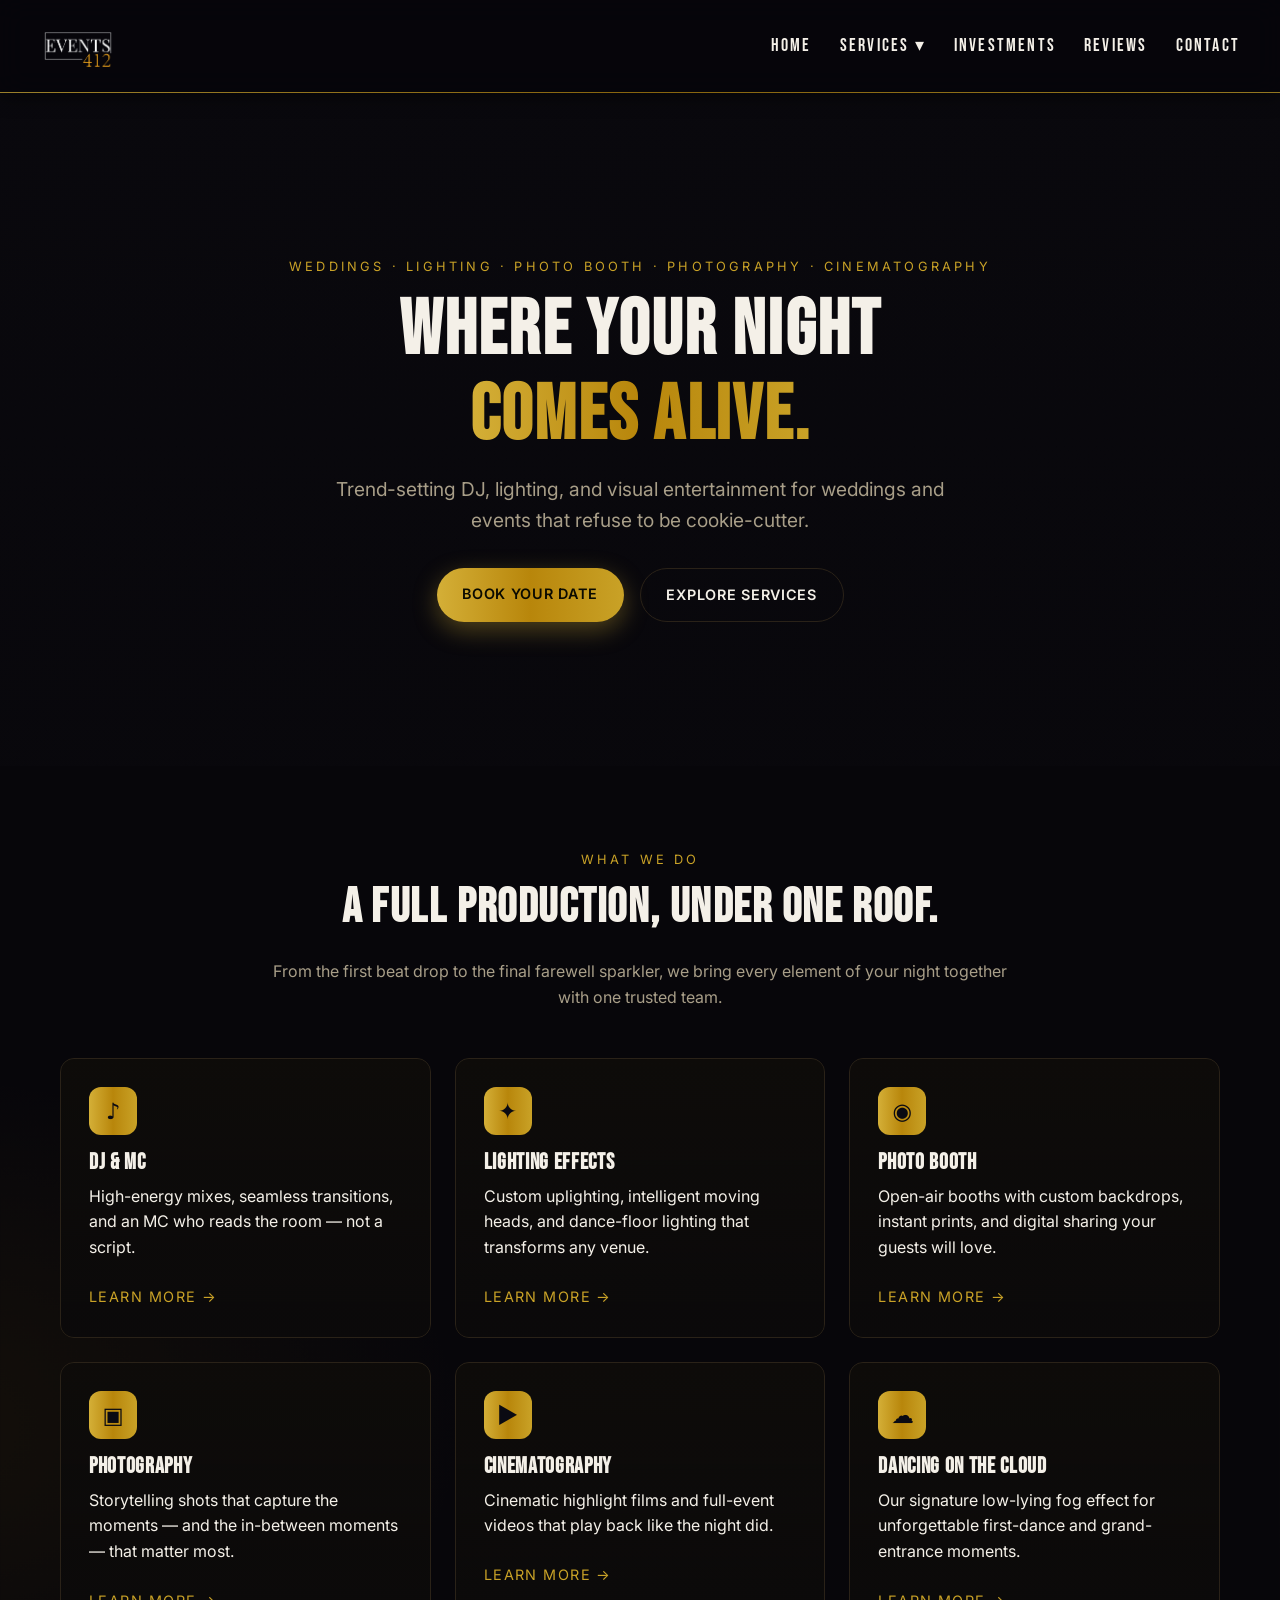
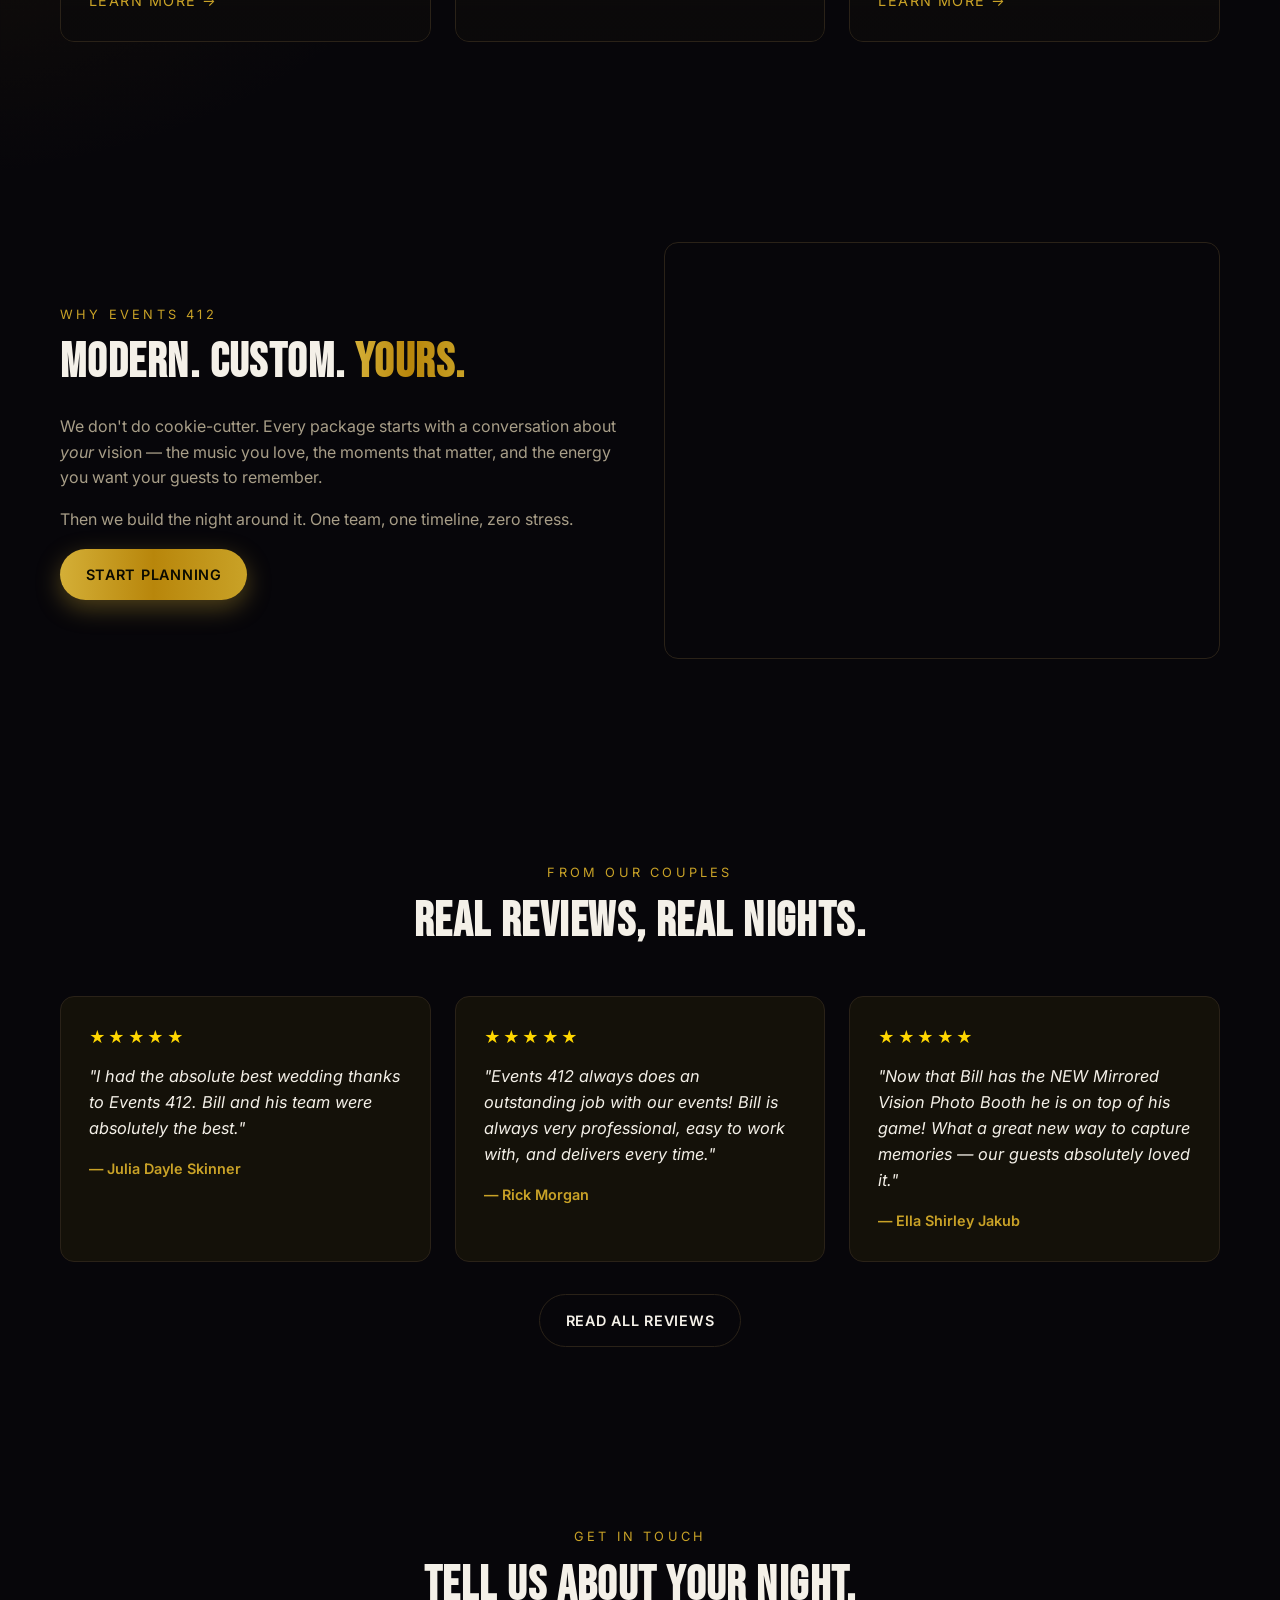
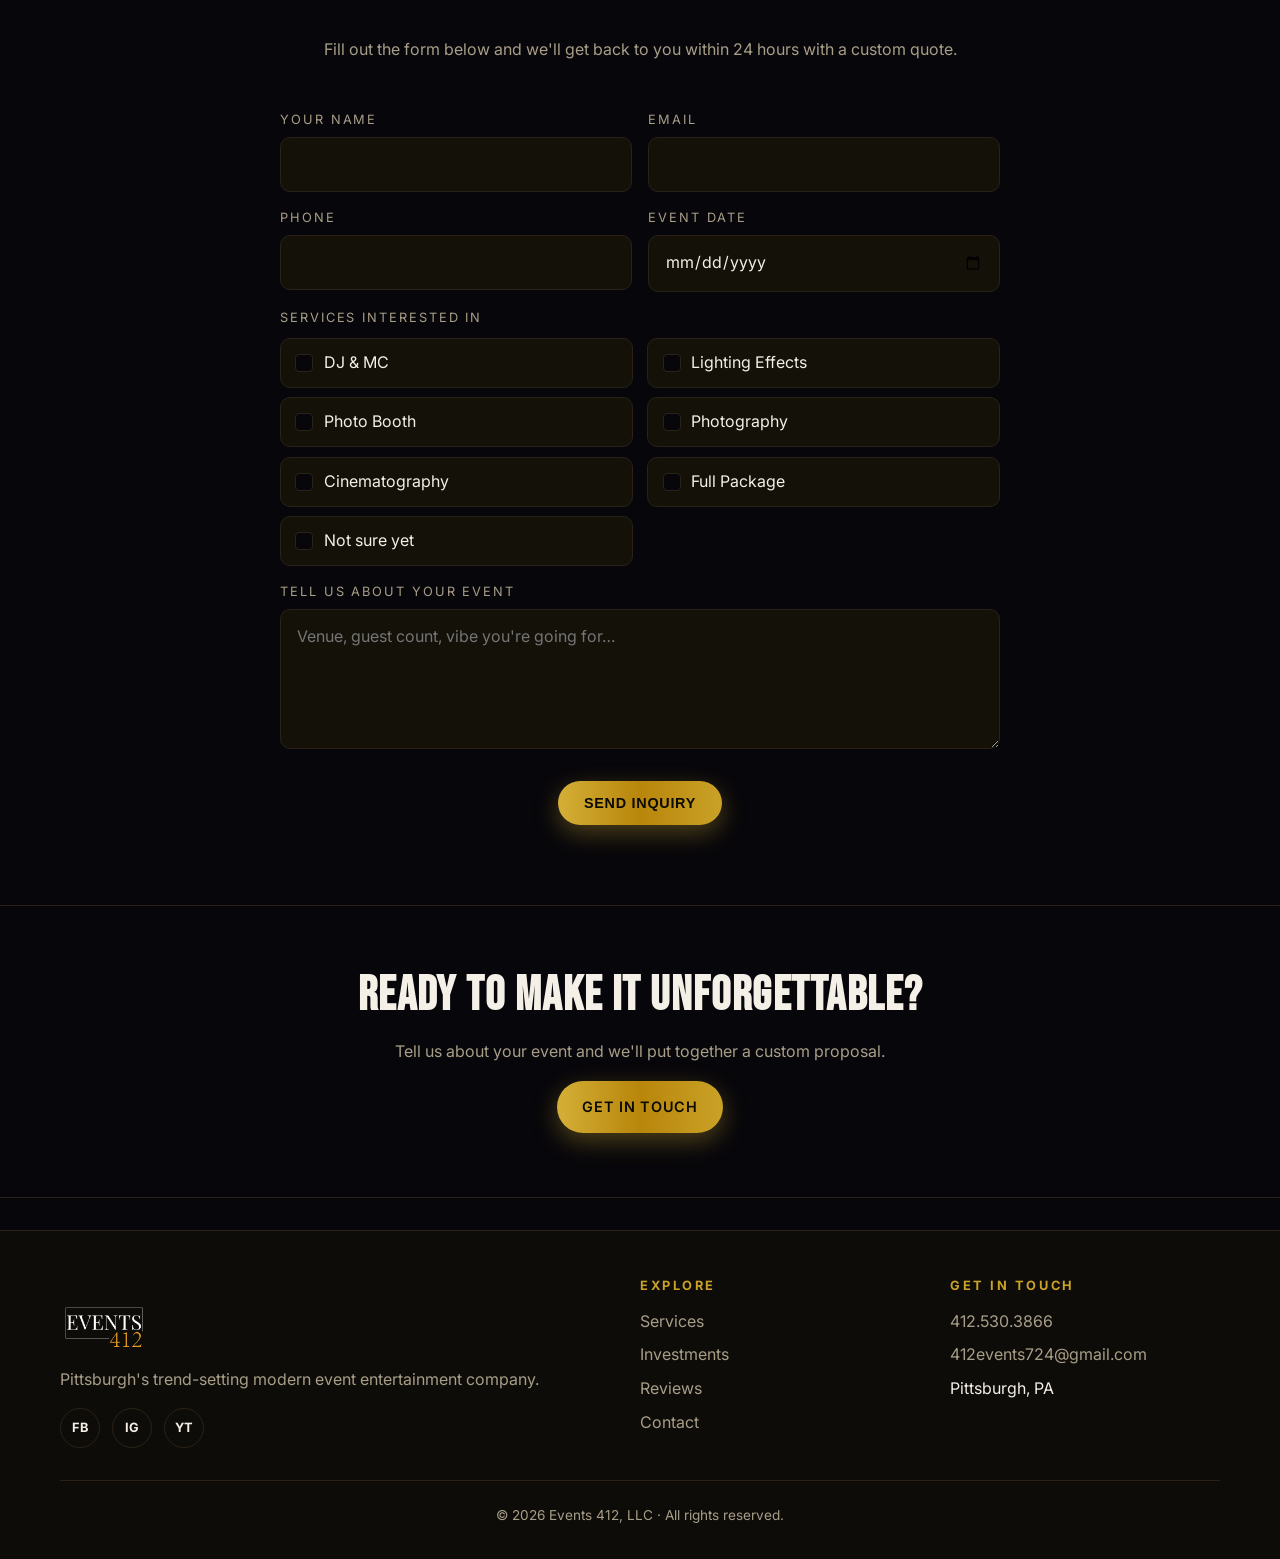
==== index.html @ e5e1c31c "Show inline thank-you message instead of redirecting after submit Co-Authored-By: Claude Sonnet 4.6 " ====
<!DOCTYPE html>
<html lang="en">
<head>
  <meta charset="UTF-8">
  <meta name="viewport" content="width=device-width, initial-scale=1.0">
  <title>Events 412 — Pittsburgh DJ, Lighting & Event Entertainment</title>
  <meta name="description" content="Events 412 is Pittsburgh's trend-setting modern event entertainment company. DJ, custom lighting, photo booth, photography, and cinematography for weddings and events.">
  <link rel="icon" type="image/png" href="images/favicon.png">
  <link rel="preconnect" href="https://fonts.googleapis.com">
  <link rel="preconnect" href="https://fonts.gstatic.com" crossorigin>
  <link rel="preconnect" href="https://pub-5b7418a838064757932b3799e076431d.r2.dev" crossorigin>
  <link href="https://fonts.googleapis.com/css2?family=Bebas+Neue&family=Inter:wght@400;500;600;700&display=swap" rel="stylesheet">
  <link rel="stylesheet" href="css/styles.css">
</head>
<body>

<header class="site-header">
  <div class="container nav">
    <a href="index.html" class="brand"><img src="images/logo.png" alt="Events 412" style="height:88px;width:auto;display:block;" decoding="async"></a>
    <button class="nav-toggle" aria-label="Toggle menu" aria-expanded="false">☰</button>
    <ul class="nav-links">
      <li><a href="index.html">Home</a></li>
      <li class="has-dropdown">
        <a href="services/">Services ▾</a>
        <ul class="dropdown">
          <li><a href="services/weddings.html">Weddings</a></li>
          <li><a href="services/lighting.html">Lighting Effects</a></li>
          <li><a href="services/photo-booth.html">Photo Booth</a></li>
          <li><a href="services/photography.html">Photography</a></li>
          <li><a href="services/cinematography.html">Cinematography</a></li>
        </ul>
      </li>
      <li><a href="investments.html">Investments</a></li>
      <li><a href="reviews.html">Reviews</a></li>
      <li><a href="index.html#contact">Contact</a></li>
    </ul>
  </div>
</header>

<main>

  <section class="hero hero-splash">
    <video class="hero-video" autoplay muted loop playsinline preload="auto"
           poster="https://pub-5b7418a838064757932b3799e076431d.r2.dev/Photography%20Photos/_DSC4124.webp">
      <source src="https://pub-5b7418a838064757932b3799e076431d.r2.dev/Videos/2Dance.mp4" type="video/mp4">
    </video>
    <div class="container">
      <span class="eyebrow">Weddings · Lighting · Photo Booth · Photography · Cinematography</span>
      <h1>Where Your Night<br><span class="gradient-text">Comes Alive.</span></h1>
      <p class="lede">Trend-setting DJ, lighting, and visual entertainment for weddings and events that refuse to be cookie-cutter.</p>
      <div class="hero-actions">
        <a href="#contact" class="btn btn-primary">Book Your Date</a>
        <a href="services/" class="btn btn-ghost">Explore Services</a>
      </div>
    </div>
  </section>

  <section>
    <div class="container">
      <div class="section-head">
        <span class="eyebrow">What We Do</span>
        <h2>A full production, under one roof.</h2>
        <p>From the first beat drop to the final farewell sparkler, we bring every element of your night together with one trusted team.</p>
      </div>

      <div class="grid grid-3">
        <div class="card card-bg" style="--card-img:url('https://pub-5b7418a838064757932b3799e076431d.r2.dev/Photography%20Photos/_DSC4124.webp');">
          <div class="icon">♪</div>
          <h3>DJ &amp; MC</h3>
          <p>High-energy mixes, seamless transitions, and an MC who reads the room — not a script.</p>
          <a class="more" href="services/weddings.html">Learn more →</a>
        </div>
        <div class="card card-bg" style="--card-img:url('https://pub-5b7418a838064757932b3799e076431d.r2.dev/Frontpage/Lighting%20Effects.webp');">
          <div class="icon">✦</div>
          <h3>Lighting Effects</h3>
          <p>Custom uplighting, intelligent moving heads, and dance-floor lighting that transforms any venue.</p>
          <a class="more" href="services/lighting.html">Learn more →</a>
        </div>
        <div class="card card-bg" style="--card-img:url('https://pub-5b7418a838064757932b3799e076431d.r2.dev/Frontpage/Photo%20Booth.webp');">
          <div class="icon">◉</div>
          <h3>Photo Booth</h3>
          <p>Open-air booths with custom backdrops, instant prints, and digital sharing your guests will love.</p>
          <a class="more" href="services/photo-booth.html">Learn more →</a>
        </div>
        <div class="card card-bg" style="--card-img:url('https://pub-5b7418a838064757932b3799e076431d.r2.dev/Frontpage/Photography.webp');">
          <div class="icon">▣</div>
          <h3>Photography</h3>
          <p>Storytelling shots that capture the moments — and the in-between moments — that matter most.</p>
          <a class="more" href="services/photography.html">Learn more →</a>
        </div>
        <div class="card card-bg" style="--card-img:url('https://pub-5b7418a838064757932b3799e076431d.r2.dev/Frontpage/Cinematography.webp');">
          <div class="icon">▶</div>
          <h3>Cinematography</h3>
          <p>Cinematic highlight films and full-event videos that play back like the night did.</p>
          <a class="more" href="services/cinematography.html">Learn more →</a>
        </div>
        <div class="card card-bg" style="--card-img:url('https://pub-5b7418a838064757932b3799e076431d.r2.dev/Frontpage/Dancing%20on%20the%20Cloud.webp');">
          <div class="icon">☁</div>
          <h3>Dancing on the Cloud</h3>
          <p>Our signature low-lying fog effect for unforgettable first-dance and grand-entrance moments.</p>
          <a class="more" href="services/lighting.html">Learn more →</a>
        </div>
      </div>
    </div>
  </section>

  <section class="section-narrow">
    <div class="container">
      <div class="feature-row">
        <div>
          <span class="eyebrow">Why Events 412</span>
          <h2>Modern. Custom. <span class="gradient-text">Yours.</span></h2>
          <p>We don't do cookie-cutter. Every package starts with a conversation about <em>your</em> vision — the music you love, the moments that matter, and the energy you want your guests to remember.</p>
          <p>Then we build the night around it. One team, one timeline, zero stress.</p>
          <a href="index.html#contact" class="btn btn-primary">Start Planning</a>
        </div>
        <div class="feature-img" style="background:url('https://pub-5b7418a838064757932b3799e076431d.r2.dev/Frontpage/Cookie%20cutter.webp') center/cover no-repeat;font-size:0;"></div>
      </div>
    </div>
  </section>

  <section>
    <div class="container">
      <div class="section-head">
        <span class="eyebrow">From Our Couples</span>
        <h2>Real reviews, real nights.</h2>
      </div>
      <div class="grid grid-3">
        <div class="review">
          <div class="stars">★★★★★</div>
          <blockquote>"I had the absolute best wedding thanks to Events 412. Bill and his team were absolutely the best."</blockquote>
          <cite>— Julia Dayle Skinner</cite>
        </div>
        <div class="review">
          <div class="stars">★★★★★</div>
          <blockquote>"Events 412 always does an outstanding job with our events! Bill is always very professional, easy to work with, and delivers every time."</blockquote>
          <cite>— Rick Morgan</cite>
        </div>
        <div class="review">
          <div class="stars">★★★★★</div>
          <blockquote>"Now that Bill has the NEW Mirrored Vision Photo Booth he is on top of his game! What a great new way to capture memories — our guests absolutely loved it."</blockquote>
          <cite>— Ella Shirley Jakub</cite>
        </div>
      </div>
      <p style="text-align:center; margin-top:2rem;"><a href="reviews.html" class="btn btn-ghost">Read All Reviews</a></p>
    </div>
  </section>

  <section id="contact">
    <div class="container">
      <div class="section-head">
        <span class="eyebrow">Get In Touch</span>
        <h2>Tell us about your night.</h2>
        <p>Fill out the form below and we'll get back to you within 24 hours with a custom quote.</p>
      </div>
      <form class="contact-form" action="https://api.web3forms.com/submit" method="POST">
        <input type="hidden" name="access_key" value="089ed60b-d118-460a-8bae-2e8a4f8d024b">
        <input type="hidden" name="subject" value="New inquiry from events412.com">
        <input type="hidden" name="from_name" value="Events 412 Website">
        <input type="checkbox" name="botcheck" style="display:none" tabindex="-1" autocomplete="off">
        <div class="row">
          <div>
            <label for="cf-name">Your Name</label>
            <input id="cf-name" type="text" name="Name" required>
          </div>
          <div>
            <label for="cf-email">Email</label>
            <input id="cf-email" type="email" name="Email" required>
          </div>
        </div>
        <div class="row">
          <div>
            <label for="cf-phone">Phone</label>
            <input id="cf-phone" type="tel" name="Phone">
          </div>
          <div>
            <label for="cf-date">Event Date</label>
            <input id="cf-date" type="date" name="Event Date">
          </div>
        </div>
        <fieldset class="checkbox-group">
          <legend>Services Interested In</legend>
          <div class="checkbox-grid">
            <label class="checkbox"><input type="checkbox" name="Services[]" value="DJ &amp; MC"><span>DJ &amp; MC</span></label>
            <label class="checkbox"><input type="checkbox" name="Services[]" value="Lighting Effects"><span>Lighting Effects</span></label>
            <label class="checkbox"><input type="checkbox" name="Services[]" value="Photo Booth"><span>Photo Booth</span></label>
            <label class="checkbox"><input type="checkbox" name="Services[]" value="Photography"><span>Photography</span></label>
            <label class="checkbox"><input type="checkbox" name="Services[]" value="Cinematography"><span>Cinematography</span></label>
            <label class="checkbox"><input type="checkbox" name="Services[]" value="Full Package"><span>Full Package</span></label>
            <label class="checkbox"><input type="checkbox" name="Services[]" value="Not sure yet"><span>Not sure yet</span></label>
          </div>
        </fieldset>
        <div>
          <label for="cf-message">Tell us about your event</label>
          <textarea id="cf-message" name="Message" placeholder="Venue, guest count, vibe you're going for…"></textarea>
        </div>
        <div class="submit-row">
          <button type="submit" class="btn btn-primary">Send Inquiry</button>
        </div>
      </form>
    </div>
  </section>

  <section class="cta-strip cta-strip--image" style="--cta-img:url('https://pub-5b7418a838064757932b3799e076431d.r2.dev/Frontpage/Ready%20to%20make%20it%20unforgettable%3F.webp');">
    <div class="container">
      <h2>Ready to make it unforgettable?</h2>
      <p>Tell us about your event and we'll put together a custom proposal.</p>
      <a href="index.html#contact" class="btn btn-primary">Get In Touch</a>
    </div>
  </section>

</main>

<footer class="site-footer">
  <div class="container">
    <div class="footer-grid">
      <div>
        <a href="index.html" class="brand"><img src="images/logo.png" alt="Events 412" style="height:88px;width:auto;display:block;" decoding="async"></a>
        <p>Pittsburgh's trend-setting modern event entertainment company.</p>
        <div class="socials">
          <a href="https://www.facebook.com/PVUEventGroup" target="_blank" rel="noopener" aria-label="Facebook">FB</a>
          <a href="https://www.instagram.com/events412pgh" target="_blank" rel="noopener" aria-label="Instagram">IG</a>
          <a href="https://www.youtube.com/channel/UC8sdWgK4lPaB-DUI5h2FUVg" target="_blank" rel="noopener" aria-label="YouTube">YT</a>
        </div>
      </div>
      <div>
        <h4>Explore</h4>
        <ul>
          <li><a href="services/">Services</a></li>
          <li><a href="investments.html">Investments</a></li>
          <li><a href="reviews.html">Reviews</a></li>
          <li><a href="index.html#contact">Contact</a></li>
        </ul>
      </div>
      <div>
        <h4>Get In Touch</h4>
        <ul>
          <li><a href="tel:4125303866">412.530.3866</a></li>
          <li><a href="mailto:412events724@gmail.com">412events724@gmail.com</a></li>
          <li>Pittsburgh, PA</li>
        </ul>
      </div>
    </div>
    <div class="copyright">© <span id="year">2026</span> Events 412, LLC · All rights reserved.</div>
  </div>
</footer>

<script src="js/main.js" defer></script>
</body>
</html>
---- css/styles.css ----
/* ============================================================
   Events 412 — Dark / Nightlife theme
   ============================================================ */

:root {
  --bg:        #07060a;
  --bg-soft:   #0e0c09;
  --bg-card:   #141109;
  --border:    #2a2218;
  --text:      #f4f0e8;
  --text-dim:  #a89e88;
  --neon-1:    #d4af37;   /* gold        */
  --neon-2:    #c9a227;   /* deep gold   */
  --neon-3:    #b8860b;   /* dark gold   */
  --max:       1200px;
  --radius:    14px;
  --shadow:    0 10px 40px rgba(0,0,0,.55);
  --grad:      linear-gradient(90deg, var(--neon-1), var(--neon-3), var(--neon-2));
}

* { box-sizing: border-box; }

html, body {
  margin: 0;
  padding: 0;
  background: var(--bg);
  color: var(--text);
  font-family: 'Inter', system-ui, -apple-system, Segoe UI, Roboto, sans-serif;
  font-size: 16px;
  line-height: 1.6;
  -webkit-font-smoothing: antialiased;
}

body {
  background:
    radial-gradient(1200px 600px at 80% -10%, rgba(212,175,55,.12), transparent 60%),
    radial-gradient(1000px 600px at -10% 30%, rgba(184,134,11,.08), transparent 60%),
    var(--bg);
  min-height: 100vh;
  display: flex;
  flex-direction: column;
}

img { max-width: 100%; display: block; }
a   { color: var(--neon-2); text-decoration: none; transition: color .15s ease; }
a:hover { color: var(--neon-1); }

h1, h2, h3, h4 {
  font-family: 'Bebas Neue', 'Inter', sans-serif;
  font-weight: 700;
  letter-spacing: .03em;
  line-height: 1.1;
  margin: 0 0 .5em;
}
h1 { font-size: clamp(2.4rem, 6vw, 4.8rem); }
h2 { font-size: clamp(1.8rem, 4vw, 3rem); }
h3 { font-size: 1.4rem; }

p  { margin: 0 0 1em; color: var(--text-dim); }

.container {
  width: 100%;
  max-width: var(--max);
  margin: 0 auto;
  padding: 0 1.25rem;
}

.gradient-text {
  background: var(--grad);
  -webkit-background-clip: text;
  background-clip: text;
  color: transparent;
}

/* ============================================================
   Header / Nav
   ============================================================ */

.site-header {
  position: sticky;
  top: 0;
  z-index: 50;
  background: rgba(7,7,11,.85);
  backdrop-filter: blur(14px);
  -webkit-backdrop-filter: blur(14px);
  border-bottom: 1px solid rgba(212,175,55,.20);
  box-shadow: 0 4px 18px rgba(0,0,0,.45);
}
.site-header::after {
  content: '';
  position: absolute;
  left: 0; right: 0; bottom: -1px;
  height: 1px;
  background: var(--grad);
  opacity: .65;
  pointer-events: none;
}

.nav {
  display: flex;
  align-items: center;
  justify-content: space-between;
  padding: .5rem 0;
}
.site-header .brand img { height: 76px !important; width: auto !important; }

.brand {
  display: flex;
  align-items: center;
}
.brand:hover { opacity: .85; }

.nav-links {
  display: flex;
  gap: 1.75rem;
  list-style: none;
  margin: 0;
  padding: 0;
  align-items: center;
}
.nav-links a {
  color: var(--text);
  font-family: 'Bebas Neue', sans-serif;
  font-size: 1.15rem;
  font-weight: 400;
  letter-spacing: .12em;
  text-transform: uppercase;
  position: relative;
  padding: .25rem 0;
}
.nav-links a:hover,
.nav-links a.active {
  color: var(--neon-2);
}
.nav-links a.active::after {
  content: '';
  position: absolute;
  left: 0; right: 0; bottom: -6px;
  height: 2px;
  background: var(--grad);
  border-radius: 2px;
}

/* dropdown */
.has-dropdown { position: relative; }
.dropdown {
  position: absolute;
  top: calc(100% + 12px);
  left: 50%;
  transform: translateX(-50%) translateY(8px);
  min-width: 220px;
  background: var(--bg-card);
  border: 1px solid var(--border);
  border-radius: var(--radius);
  padding: .5rem;
  list-style: none;
  margin: 0;
  opacity: 0;
  visibility: hidden;
  transition: opacity .15s ease, transform .15s ease, visibility .15s;
  box-shadow: var(--shadow);
}
.has-dropdown:hover .dropdown,
.has-dropdown:focus-within .dropdown {
  opacity: 1;
  visibility: visible;
  transform: translateX(-50%) translateY(0);
}
.dropdown li a {
  display: block;
  padding: .6rem .85rem;
  border-radius: 8px;
  text-transform: none;
  letter-spacing: 0;
  font-size: .95rem;
}
.dropdown li a:hover { background: rgba(255,255,255,.04); color: var(--neon-1); }

.nav-toggle {
  display: none;
  background: none;
  border: 1px solid var(--border);
  color: var(--text);
  width: 42px;
  height: 42px;
  border-radius: 10px;
  cursor: pointer;
  font-size: 1.2rem;
}

/* ============================================================
   Buttons
   ============================================================ */

.btn {
  display: inline-block;
  padding: .9rem 1.6rem;
  border-radius: 999px;
  font-weight: 600;
  letter-spacing: .05em;
  text-transform: uppercase;
  font-size: .9rem;
  cursor: pointer;
  border: none;
  transition: transform .15s ease, box-shadow .15s ease, background .2s ease;
}
.btn-primary {
  background: var(--grad);
  color: #0a0a00;
  box-shadow: 0 8px 24px rgba(212,175,55,.35);
}
.btn-primary:hover {
  transform: translateY(-2px);
  box-shadow: 0 12px 32px rgba(212,175,55,.55);
  color: #0a0a00;
}
.btn-ghost {
  background: transparent;
  color: var(--text);
  border: 1px solid var(--border);
}
.btn-ghost:hover { border-color: var(--neon-2); color: var(--neon-2); }

/* ============================================================
   Sections
   ============================================================ */

main { flex: 1; }

section { padding: 5rem 0; }
.section-narrow { padding: 3.5rem 0; }

.eyebrow {
  display: inline-block;
  font-size: .8rem;
  letter-spacing: .25em;
  text-transform: uppercase;
  color: var(--neon-2);
  margin-bottom: .75rem;
}

.section-head {
  max-width: 760px;
  margin: 0 auto 3rem;
  text-align: center;
}

/* Hero */
.hero {
  position: relative;
  padding: 7rem 0 6rem;
  text-align: center;
  overflow: hidden;
}
.hero::before {
  content: '';
  position: absolute;
  inset: 0;
  background:
    radial-gradient(600px 400px at 50% 20%, rgba(212,175,55,.15), transparent 70%),
    radial-gradient(800px 500px at 50% 90%, rgba(184,134,11,.08), transparent 70%);
  z-index: -1;
}
.hero-splash {
  padding: 10rem 0 9rem;
  background: #0b0a10;
  isolation: isolate;
}
.hero-splash .hero-video {
  position: absolute;
  inset: 0;
  width: 100%;
  height: 100%;
  object-fit: cover;
  z-index: 0;
  pointer-events: none;
}
.hero-splash::after {
  content: '';
  position: absolute;
  inset: 0;
  background: linear-gradient(rgba(7,6,10,.65), rgba(7,6,10,.85));
  z-index: 1;
  pointer-events: none;
}
.hero-splash::before {
  content: '';
  display: block;
  position: absolute;
  inset: 0;
  background-image: url("data:image/svg+xml;utf8,<svg xmlns='http://www.w3.org/2000/svg' width='220' height='220'><filter id='n'><feTurbulence type='fractalNoise' baseFrequency='0.9' numOctaves='2' stitchTiles='stitch'/></filter><rect width='100%25' height='100%25' filter='url(%23n)'/></svg>");
  background-size: 220px 220px;
  background-repeat: repeat;
  opacity: .09;
  mix-blend-mode: overlay;
  z-index: 2;
  pointer-events: none;
}
.hero-splash > .container {
  position: relative;
  z-index: 3;
}
.hero h1 { margin-bottom: 1rem; }
.hero p.lede {
  font-size: 1.2rem;
  max-width: 640px;
  margin: 0 auto 2rem;
  color: var(--text-dim);
}
.hero-actions {
  display: flex;
  gap: 1rem;
  justify-content: center;
  flex-wrap: wrap;
}

.page-hero {
  padding: 5rem 0 3rem;
  text-align: center;
}
.page-hero p { max-width: 640px; margin: 0 auto; }

/* Cards / grids */
.grid {
  display: grid;
  gap: 1.5rem;
  grid-template-columns: repeat(auto-fit, minmax(260px, 1fr));
}
.grid-3 { grid-template-columns: repeat(3, 1fr); }
.grid-2 { grid-template-columns: repeat(2, 1fr); }
@media (max-width: 820px) {
  .grid-3, .grid-2 { grid-template-columns: 1fr; }
}

.card {
  background: var(--bg-card);
  border: 1px solid var(--border);
  border-radius: var(--radius);
  padding: 1.75rem;
  transition: transform .2s ease, border-color .2s ease, box-shadow .2s ease;
}
.card:hover {
  transform: translateY(-4px);
  border-color: var(--neon-3);
  box-shadow: 0 12px 30px rgba(212,175,55,.18);
}
.card-bg {
  position: relative;
  isolation: isolate;
  overflow: hidden;
  background-color: var(--bg-card);
}
.card-bg::before {
  content: '';
  position: absolute;
  inset: 0;
  background-image:
    linear-gradient(rgba(7,6,10,.50), rgba(7,6,10,.70)),
    var(--card-img);
  background-size: cover;
  background-position: center;
  z-index: -1;
  transition: transform .35s ease;
}
.card-bg:hover::before { transform: scale(1.04); }
.card-bg h3, .card-bg p { color: var(--text); }

/* Contact form */
.contact-form {
  display: grid;
  gap: 1rem;
  max-width: 720px;
  margin: 0 auto;
}
.contact-form .row { display: grid; grid-template-columns: 1fr 1fr; gap: 1rem; }
@media (max-width: 640px) { .contact-form .row { grid-template-columns: 1fr; } }
.contact-form label {
  display: block;
  font-size: .8rem;
  text-transform: uppercase;
  letter-spacing: .15em;
  color: var(--text-dim);
  margin-bottom: .4rem;
}
.contact-form input,
.contact-form select,
.contact-form textarea {
  width: 100%;
  background: var(--bg-card);
  border: 1px solid var(--border);
  border-radius: 10px;
  padding: .85rem 1rem;
  color: var(--text);
  font: inherit;
  transition: border-color .15s ease, box-shadow .15s ease;
}
.contact-form input:focus,
.contact-form select:focus,
.contact-form textarea:focus {
  outline: none;
  border-color: var(--neon-2);
  box-shadow: 0 0 0 3px rgba(212,175,55,.18);
}
.contact-form textarea { min-height: 140px; resize: vertical; }
.contact-form .submit-row { display: flex; justify-content: center; margin-top: .5rem; }
.form-success {
  text-align: center;
  padding: 3rem 1.5rem;
  background: var(--bg-card);
  border: 1px solid var(--border);
  border-radius: var(--radius);
  max-width: 720px;
  margin: 0 auto;
}
.form-success-mark {
  width: 72px; height: 72px; border-radius: 50%;
  background: var(--grad);
  color: #0b0a10;
  font-size: 2rem;
  display: grid; place-items: center;
  margin: 0 auto 1.25rem;
  box-shadow: 0 12px 32px rgba(212,175,55,.4);
}
.form-success h3 {
  font-size: 2rem;
  background: var(--grad);
  -webkit-background-clip: text;
  background-clip: text;
  color: transparent;
  margin-bottom: .5rem;
}
.contact-form .checkbox-group { border: 0; padding: 0; margin: 0; }
.contact-form .checkbox-group legend {
  display: block; font-size: .8rem; text-transform: uppercase; letter-spacing: .15em;
  color: var(--text-dim); margin-bottom: .6rem; padding: 0;
}
.contact-form .checkbox-grid {
  display: grid; grid-template-columns: 1fr 1fr; gap: .6rem .9rem;
}
@media (max-width: 640px) { .contact-form .checkbox-grid { grid-template-columns: 1fr; } }
.contact-form .checkbox {
  display: flex; align-items: center; gap: .65rem;
  background: var(--bg-card); border: 1px solid var(--border); border-radius: 10px;
  padding: .7rem .9rem; cursor: pointer; color: var(--text);
  text-transform: none; letter-spacing: 0; font-size: 1rem; margin: 0;
  transition: border-color .15s ease, box-shadow .15s ease, background .15s ease;
}
.contact-form .checkbox:hover { border-color: var(--neon-2); }
.contact-form .checkbox input[type="checkbox"] {
  appearance: none; -webkit-appearance: none;
  width: 18px; height: 18px; flex: 0 0 18px; margin: 0; padding: 0;
  border: 1px solid var(--border); border-radius: 4px;
  background: var(--bg); cursor: pointer; position: relative;
  transition: border-color .15s ease, background .15s ease;
}
.contact-form .checkbox input[type="checkbox"]:checked {
  background: var(--grad); border-color: transparent;
}
.contact-form .checkbox input[type="checkbox"]:checked::after {
  content: ''; position: absolute; left: 5px; top: 1px;
  width: 5px; height: 10px; border: solid #0b0a10;
  border-width: 0 2px 2px 0; transform: rotate(45deg);
}
.contact-form .checkbox input[type="checkbox"]:focus-visible {
  outline: none; box-shadow: 0 0 0 3px rgba(212,175,55,.25);
}
.contact-form .checkbox:has(input:checked) {
  border-color: var(--neon-2);
  box-shadow: 0 0 0 1px rgba(212,175,55,.25) inset;
}
.card h3 { color: var(--text); margin-bottom: .5rem; }
.card .icon {
  width: 48px; height: 48px;
  border-radius: 12px;
  background: var(--grad);
  display: grid; place-items: center;
  font-size: 1.4rem;
  margin-bottom: 1rem;
  color: #0a0a12;
  font-weight: 700;
}
.card a.more {
  display: inline-block;
  margin-top: .5rem;
  font-size: .9rem;
  text-transform: uppercase;
  letter-spacing: .1em;
}

/* Service feature blocks (alternating image/text rows) */
.feature-row {
  display: grid;
  grid-template-columns: 1fr 1fr;
  gap: 3rem;
  align-items: center;
  margin: 4rem 0;
}
.feature-row.reverse > :first-child { order: 2; }
@media (max-width: 820px) {
  .feature-row, .feature-row.reverse > :first-child { grid-template-columns: 1fr; order: initial; }
}
.feature-img {
  aspect-ratio: 4/3;
  background: linear-gradient(135deg, rgba(212,175,55,.25), rgba(184,134,11,.18));
  border-radius: var(--radius);
  border: 1px solid var(--border);
  display: grid;
  place-items: center;
  font-family: 'Bebas Neue', sans-serif;
  font-size: 4rem;
  color: rgba(255,255,255,.35);
  letter-spacing: .1em;
}

/* Pricing */
.price-grid { display: grid; gap: 1.5rem; grid-template-columns: repeat(3, 1fr); }
@media (max-width: 900px) { .price-grid { grid-template-columns: 1fr !important; } }

.price-card {
  background: var(--bg-card);
  border: 1px solid var(--border);
  border-radius: var(--radius);
  padding: 2.25rem 1.75rem;
  text-align: center;
  position: relative;
  display: flex;
  flex-direction: column;
}
.price-card.featured {
  border: 1px solid transparent;
  background:
    linear-gradient(var(--bg-card), var(--bg-card)) padding-box,
    var(--grad) border-box;
  transform: translateY(-8px);
}
.price-card .badge {
  position: absolute;
  top: -12px; left: 50%;
  transform: translateX(-50%);
  background: var(--grad);
  color: #0a0a12;
  font-size: .7rem;
  font-weight: 700;
  text-transform: uppercase;
  letter-spacing: .15em;
  padding: .35rem .8rem;
  border-radius: 999px;
}
.price-card h3 { font-size: 1.6rem; }
.price-card .price {
  font-family: 'Bebas Neue', sans-serif;
  font-size: 3rem;
  background: var(--grad);
  -webkit-background-clip: text;
  background-clip: text;
  color: transparent;
  margin: .5rem 0 1rem;
}
.price-card ul {
  list-style: none;
  padding: 0;
  margin: 0 0 2rem;
  text-align: left;
  flex: 1;
}
.price-card ul li {
  padding: .5rem 0;
  border-bottom: 1px solid var(--border);
  color: var(--text-dim);
  font-size: .95rem;
}
.price-card ul li::before {
  content: '✦';
  color: var(--neon-2);
  margin-right: .5rem;
}

/* Reviews */
.review {
  background: var(--bg-card);
  border: 1px solid var(--border);
  border-radius: var(--radius);
  padding: 1.75rem;
}
.review .stars { color: #ffd700; margin-bottom: .75rem; letter-spacing: .15em; }
.review blockquote {
  margin: 0 0 1rem;
  font-size: 1.02rem;
  color: var(--text);
  line-height: 1.6;
  font-style: italic;
}
.review cite {
  display: block;
  font-style: normal;
  color: var(--neon-2);
  font-weight: 600;
  font-size: .9rem;
}

/* Gallery */
.gallery-grid {
  display: grid;
  grid-template-columns: repeat(auto-fill, minmax(260px, 1fr));
  gap: 1rem;
}
.gallery-item {
  aspect-ratio: 1;
  border-radius: var(--radius);
  background: linear-gradient(135deg, rgba(212,175,55,.3), rgba(184,134,11,.25));
  border: 1px solid var(--border);
  display: grid;
  place-items: center;
  font-family: 'Bebas Neue', sans-serif;
  font-size: 1.5rem;
  color: rgba(255,255,255,.5);
  letter-spacing: .1em;
  overflow: hidden;
  cursor: pointer;
  transition: transform .25s ease;
}
.gallery-item:hover { transform: scale(1.03); }
.gallery-item img { width:100%; height:100%; object-fit: cover; }

/* Contact form */
.contact-grid {
  display: grid;
  grid-template-columns: 1fr 1fr;
  gap: 3rem;
  align-items: start;
}
@media (max-width: 820px) { .contact-grid { grid-template-columns: 1fr; } }

.contact-info p { color: var(--text); font-size: 1.05rem; margin: .5rem 0; }
.contact-info .label {
  font-size: .75rem; letter-spacing: .25em; text-transform: uppercase;
  color: var(--neon-2); display: block; margin-top: 1.25rem;
}

form .field { margin-bottom: 1.25rem; }
form label {
  display: block;
  font-size: .8rem;
  text-transform: uppercase;
  letter-spacing: .15em;
  color: var(--text-dim);
  margin-bottom: .5rem;
}
form input,
form select,
form textarea {
  width: 100%;
  padding: .9rem 1rem;
  background: var(--bg-soft);
  border: 1px solid var(--border);
  border-radius: 10px;
  color: var(--text);
  font-family: inherit;
  font-size: 1rem;
  transition: border-color .15s ease, box-shadow .15s ease;
}
form input:focus,
form select:focus,
form textarea:focus {
  outline: none;
  border-color: var(--neon-2);
  box-shadow: 0 0 0 3px rgba(212,175,55,.18);
}
form textarea { min-height: 140px; resize: vertical; }

/* CTA strip */
.cta-strip {
  text-align: center;
  padding: 4rem 1.25rem;
  background:
    radial-gradient(600px 300px at 50% 50%, rgba(212,175,55,.15), transparent 70%),
    var(--bg-soft);
  border-top: 1px solid var(--border);
  border-bottom: 1px solid var(--border);
}
.cta-strip h2 { margin-bottom: 1rem; }
.cta-strip--image {
  background:
    linear-gradient(rgba(7,6,10,.60), rgba(7,6,10,.75)),
    var(--cta-img) center/cover no-repeat;
}
.jump-banner {
  display: flex; align-items: center; justify-content: space-between; gap: 1rem;
  padding: 1.1rem 1.5rem;
  background: var(--bg-card);
  border: 1px solid var(--border);
  border-radius: var(--radius);
  text-decoration: none; color: var(--text);
  margin-bottom: 1.5rem;
  transition: border-color .2s ease, transform .2s ease, box-shadow .2s ease;
  position: relative; overflow: hidden;
}
.jump-banner::before {
  content: ''; position: absolute; inset: 0;
  background: var(--grad); opacity: .08; pointer-events: none;
}
.jump-banner:hover {
  border-color: var(--neon-2);
  transform: translateY(-2px);
  box-shadow: 0 8px 24px rgba(212,175,55,.15);
}
.jump-banner-text { display: flex; flex-direction: column; gap: .15rem; }
.jump-banner-text .eyebrow { margin: 0; }
.jump-banner-text strong {
  font-family: 'Bebas Neue', sans-serif;
  font-size: 1.6rem; letter-spacing: .03em;
  background: var(--grad); -webkit-background-clip: text; background-clip: text; color: transparent;
}
.jump-banner-cta {
  font-weight: 600; font-size: .95rem;
  padding: .65rem 1.2rem;
  border-radius: 999px;
  background: var(--grad); color: #0b0a10;
  white-space: nowrap;
}
@media (max-width: 640px) {
  .jump-banner { flex-direction: column; align-items: flex-start; padding: 1rem 1.1rem; }
  .jump-banner-cta { width: 100%; text-align: center; }
}

/* ============================================================
   Footer
   ============================================================ */

.site-footer {
  background: var(--bg-soft);
  border-top: 1px solid var(--border);
  padding: 3rem 0 2rem;
  margin-top: 2rem;
}
.footer-grid {
  display: grid;
  grid-template-columns: 2fr 1fr 1fr;
  gap: 2.5rem;
  margin-bottom: 2rem;
}
@media (max-width: 720px) { .footer-grid { grid-template-columns: 1fr; } }

.footer-grid h4 {
  font-family: 'Inter', sans-serif;
  text-transform: uppercase;
  font-size: .8rem;
  letter-spacing: .2em;
  color: var(--neon-2);
  margin-bottom: 1rem;
}
.footer-grid ul { list-style: none; padding: 0; margin: 0; }
.footer-grid li { margin-bottom: .5rem; }
.footer-grid a { color: var(--text-dim); }
.footer-grid a:hover { color: var(--neon-1); }

.socials { display: flex; gap: .75rem; margin-top: 1rem; }
.socials a {
  width: 40px; height: 40px;
  border-radius: 50%;
  border: 1px solid var(--border);
  display: grid; place-items: center;
  color: var(--text);
  font-weight: 700;
  font-size: .8rem;
}
.socials a:hover { border-color: var(--neon-1); color: var(--neon-1); }

.copyright {
  text-align: center;
  color: var(--text-dim);
  font-size: .85rem;
  border-top: 1px solid var(--border);
  padding-top: 1.5rem;
}

/* ============================================================
   Mobile nav
   ============================================================ */

@media (max-width: 880px) {
  .nav-toggle { display: grid; place-items: center; }
  .nav-links {
    position: absolute;
    top: 100%;
    left: 0; right: 0;
    flex-direction: column;
    background: var(--bg-card);
    border-bottom: 1px solid var(--border);
    padding: 1rem 1.25rem 1.5rem;
    gap: .25rem;
    align-items: stretch;
    display: none;
  }
  .nav-links.open { display: flex; }
  .nav-links a { padding: .75rem .25rem; }
  .has-dropdown .dropdown {
    position: static;
    transform: none;
    opacity: 1;
    visibility: visible;
    box-shadow: none;
    border: none;
    background: transparent;
    padding: 0 0 0 1rem;
    min-width: 0;
  }
}

/* ============================================================
   Mobile refinements
   ============================================================ */

@media (max-width: 640px) {
  .container { padding: 0 1rem; }
  section { padding: 3.25rem 0; }
  .section-narrow { padding: 2.5rem 0; }
  .section-head { margin-bottom: 2rem; }

  .hero { padding: 4rem 0 3.5rem; }
  .hero-splash { padding: 5rem 0 4.5rem; }
  .hero p.lede { font-size: 1.05rem; margin-bottom: 1.5rem; }
  .page-hero { padding: 3rem 0 2rem; }

  .hero-actions { flex-direction: column; align-items: stretch; gap: .75rem; }
  .hero-actions .btn { width: 100%; text-align: center; }

  .btn { padding: .85rem 1.25rem; min-height: 44px; }

  .grid { gap: 1rem; }
  .card { padding: 1.5rem; }

  .feature-row { gap: 1.5rem; margin: 2.5rem 0; }
  .feature-img { font-size: 2.4rem; aspect-ratio: 16/10; }

  .price-card { padding: 1.75rem 1.25rem; }

  .site-header .nav { padding: .4rem 0; }
  .site-header .brand img { height: 60px !important; }

  .footer-grid { gap: 2rem; }
  .site-footer { padding: 2.5rem 0 1.5rem; }
}

@media (max-width: 520px) {
  .photo-grid { columns: 2 140px !important; column-gap: .5rem !important; }
  .photo-item { margin-bottom: .5rem !important; }
  .video-grid { grid-template-columns: 1fr !important; gap: 1.25rem !important; }
}
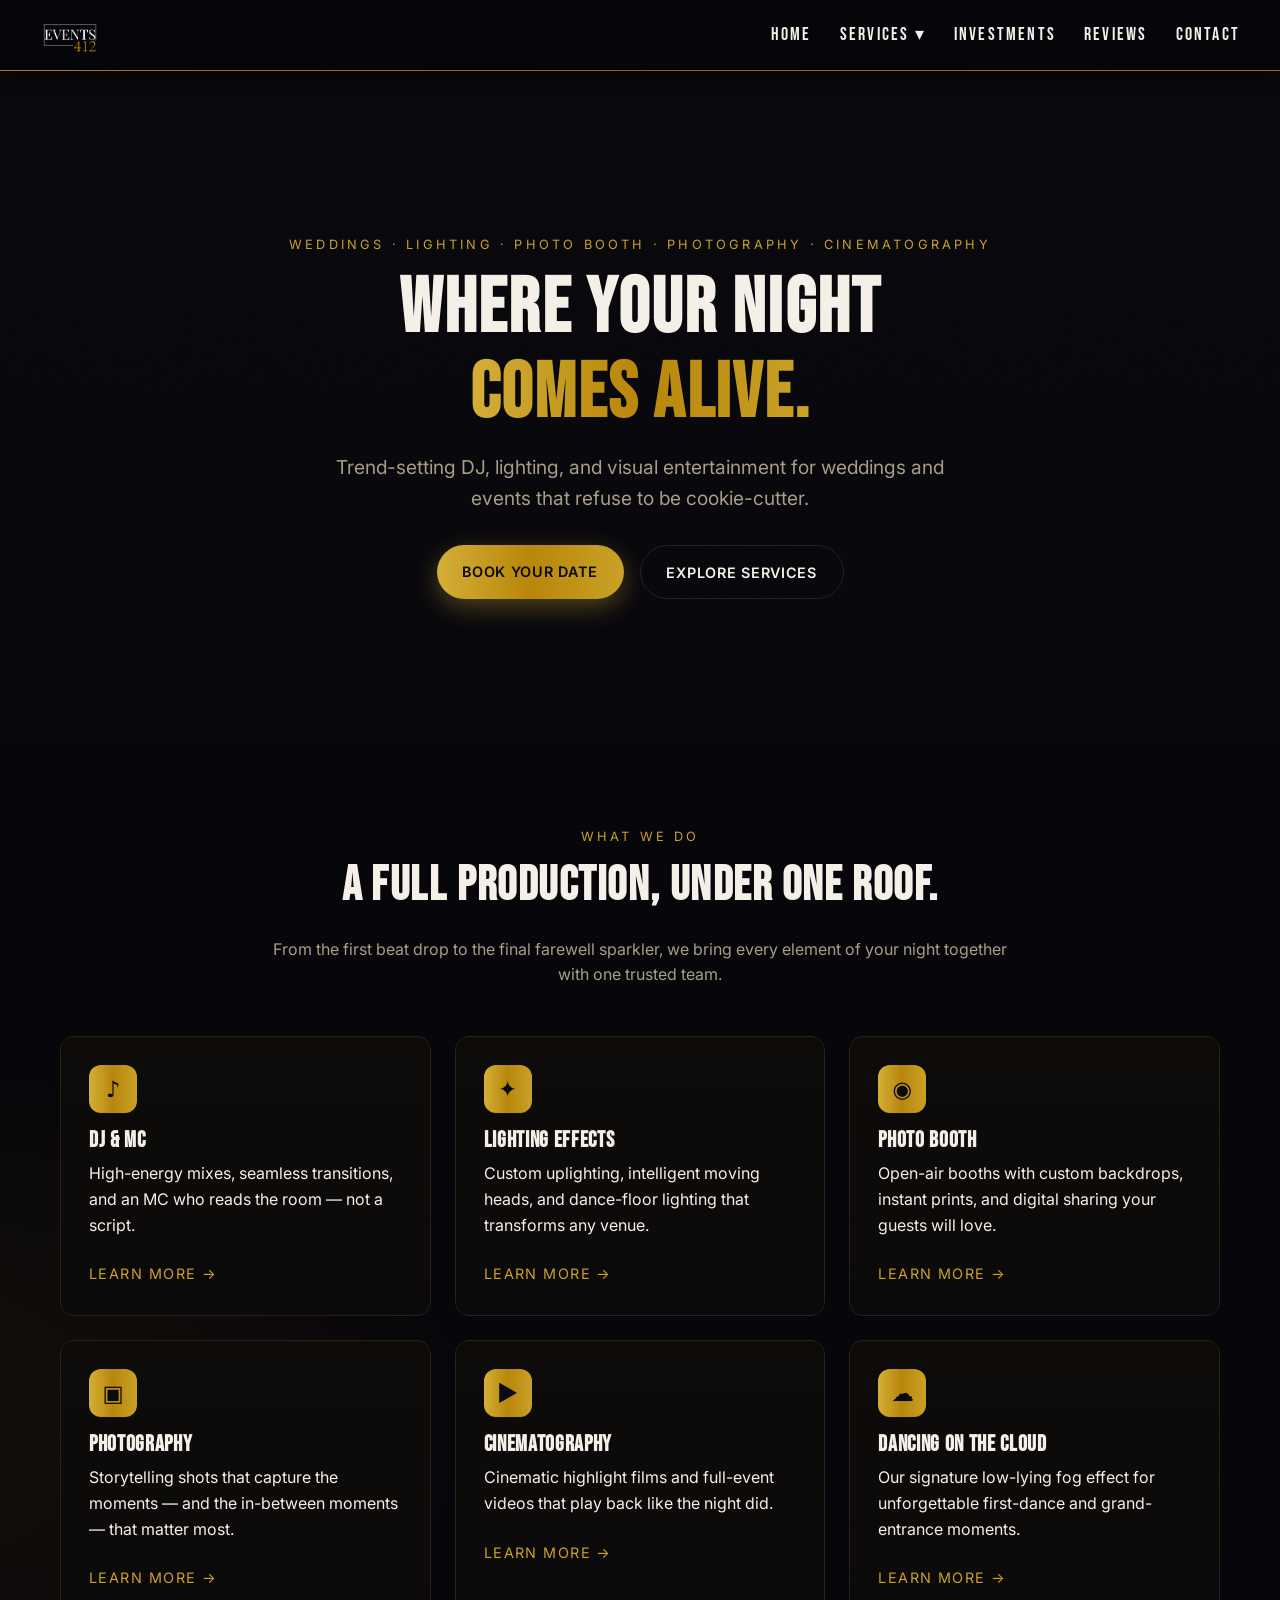
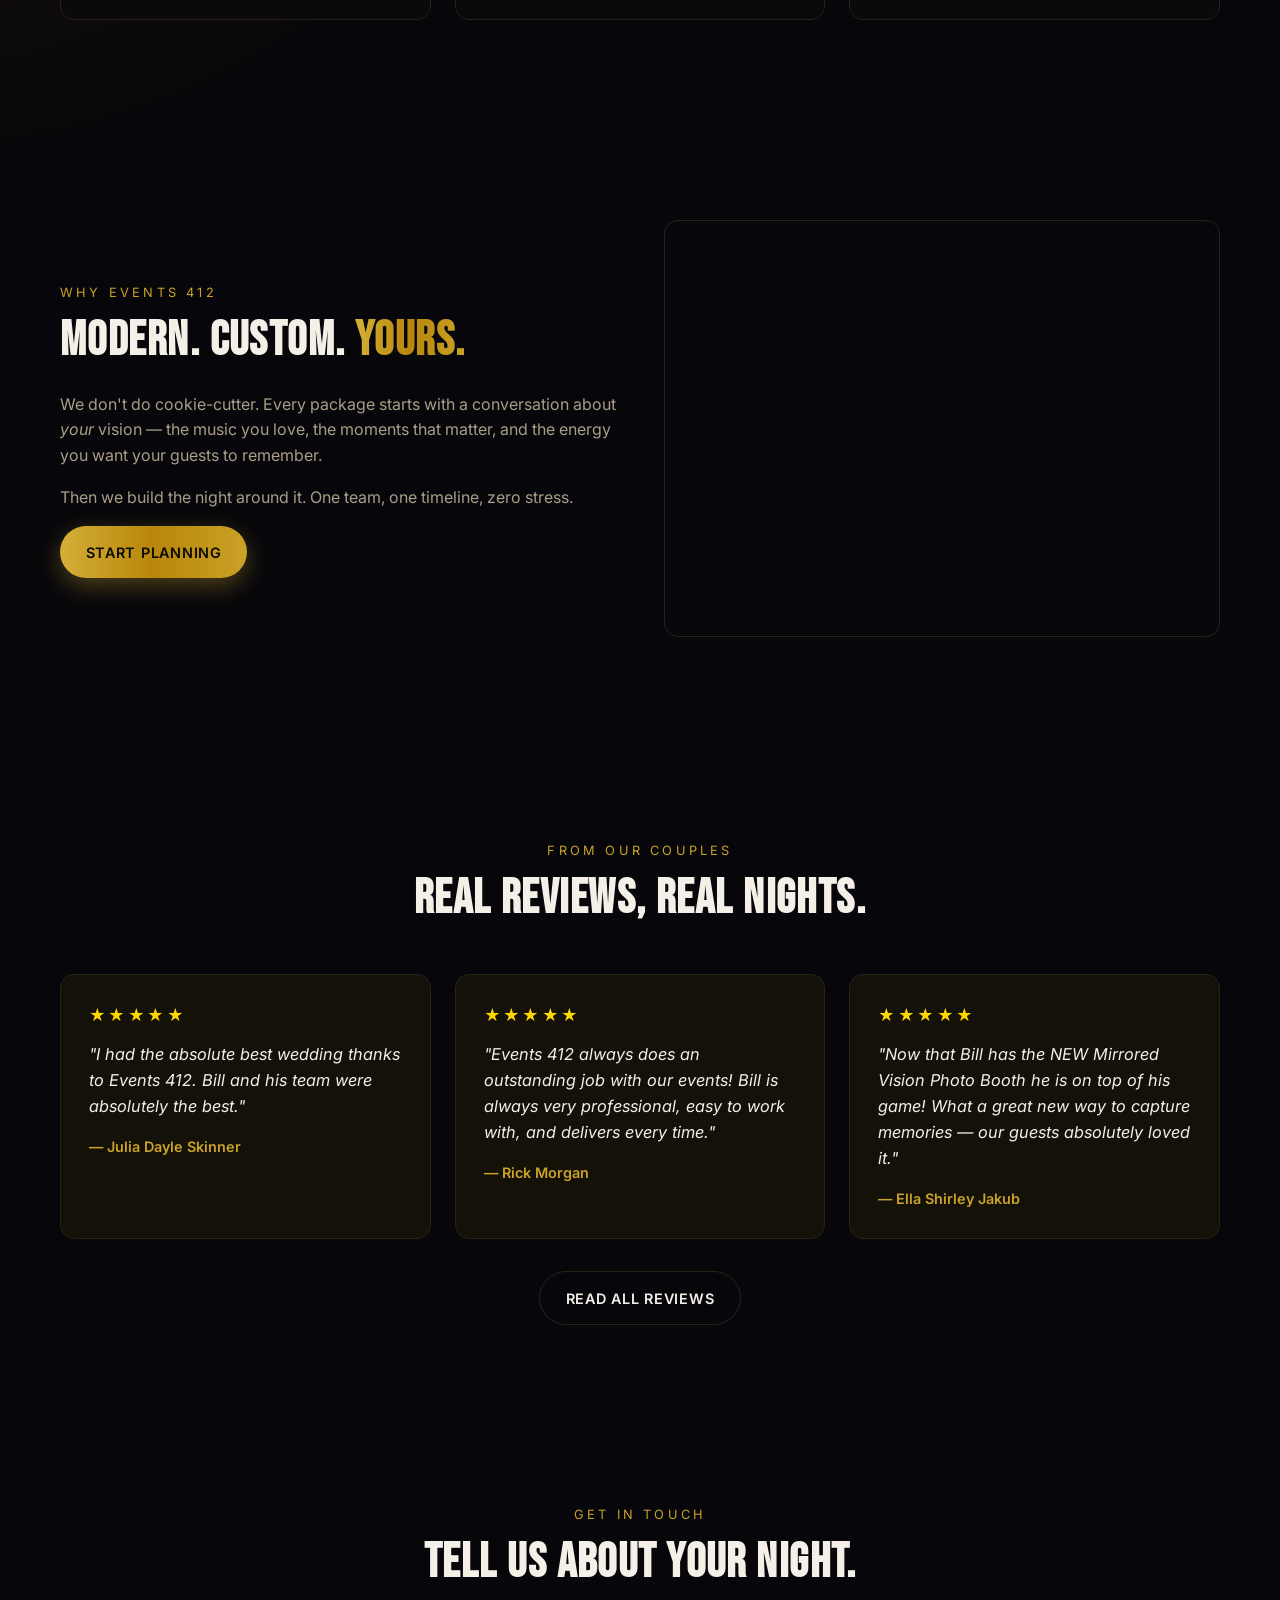
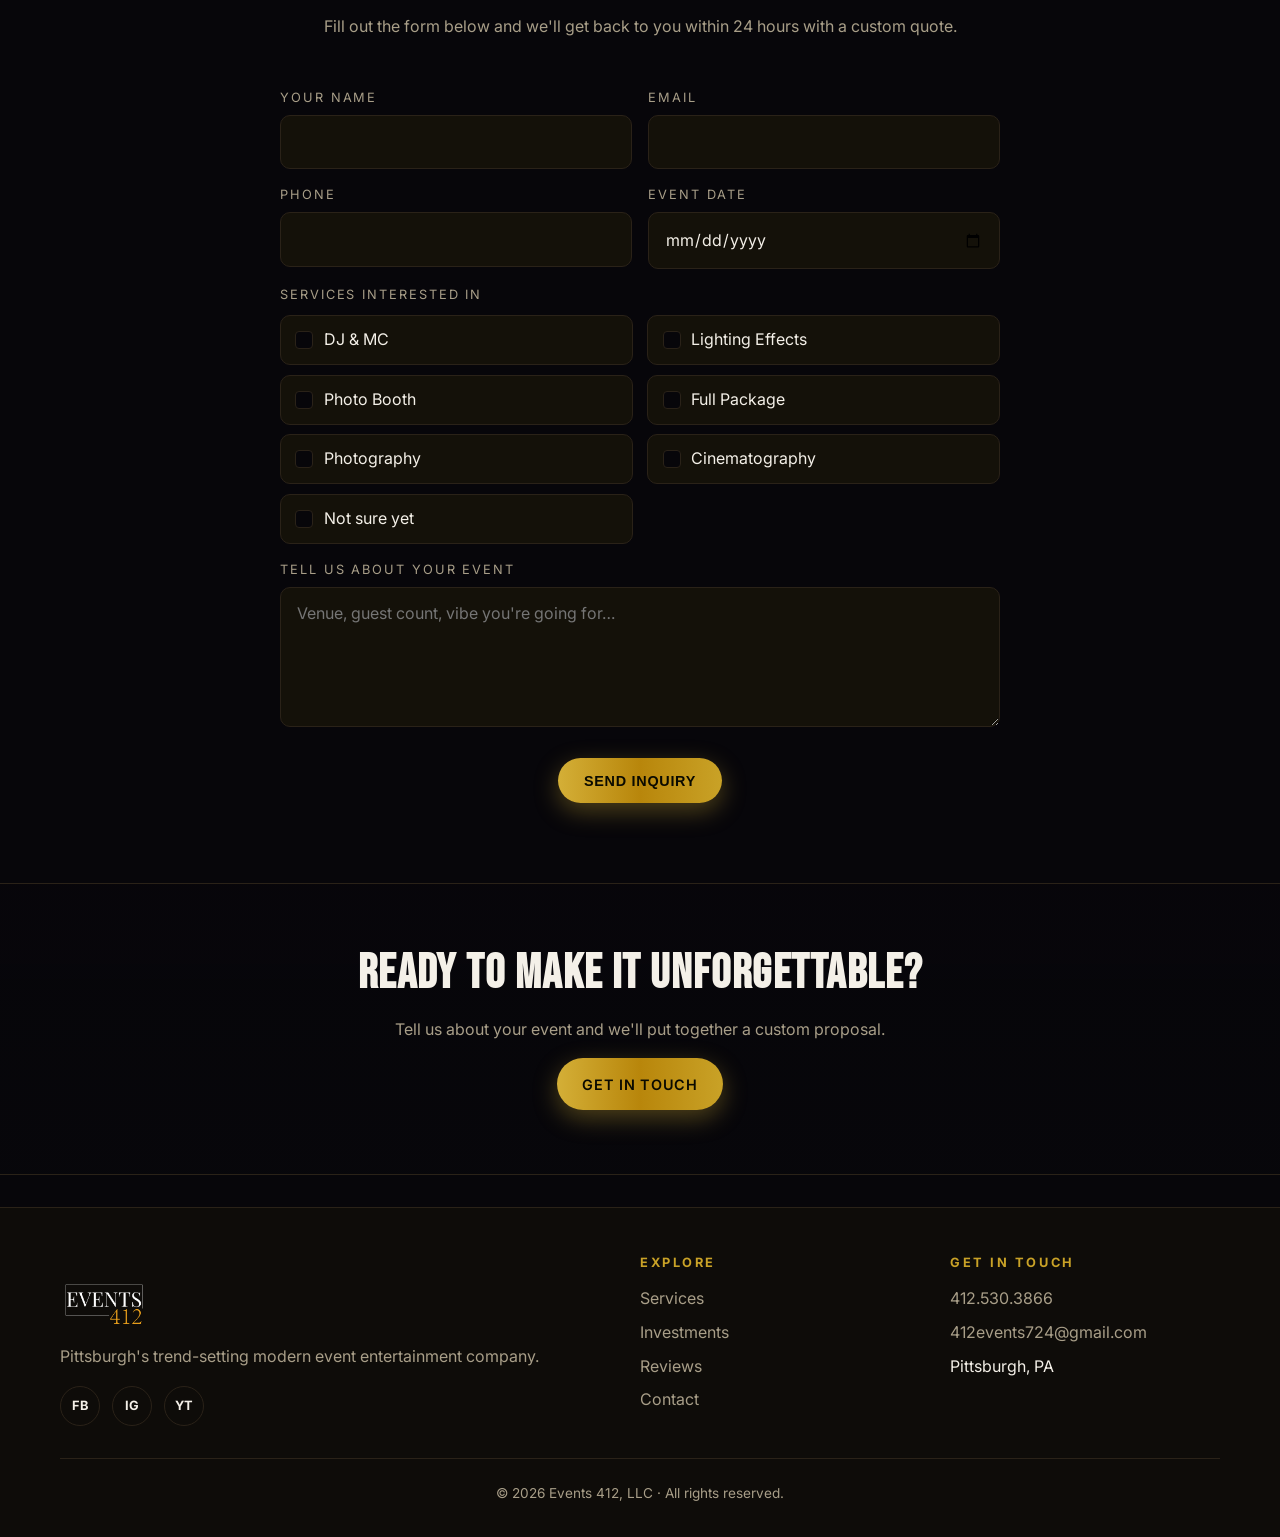
==== commit 105d35e6: "Reorder service checkboxes: Photography next to Cinematography" ====
--- a/index.html
+++ b/index.html
@@ -184,9 +184,9 @@
             <label class="checkbox"><input type="checkbox" name="Services[]" value="DJ &amp; MC"><span>DJ &amp; MC</span></label>
             <label class="checkbox"><input type="checkbox" name="Services[]" value="Lighting Effects"><span>Lighting Effects</span></label>
             <label class="checkbox"><input type="checkbox" name="Services[]" value="Photo Booth"><span>Photo Booth</span></label>
+            <label class="checkbox"><input type="checkbox" name="Services[]" value="Full Package"><span>Full Package</span></label>
             <label class="checkbox"><input type="checkbox" name="Services[]" value="Photography"><span>Photography</span></label>
             <label class="checkbox"><input type="checkbox" name="Services[]" value="Cinematography"><span>Cinematography</span></label>
-            <label class="checkbox"><input type="checkbox" name="Services[]" value="Full Package"><span>Full Package</span></label>
             <label class="checkbox"><input type="checkbox" name="Services[]" value="Not sure yet"><span>Not sure yet</span></label>
           </div>
         </fieldset>
--- a/css/styles.css
+++ b/css/styles.css
@@ -29,6 +29,7 @@
   font-size: 16px;
   line-height: 1.6;
   -webkit-font-smoothing: antialiased;
+  overflow-x: hidden;
 }
 
 body {
@@ -100,9 +101,9 @@
   display: flex;
   align-items: center;
   justify-content: space-between;
-  padding: .5rem 0;
-}
-.site-header .brand img { height: 76px !important; width: auto !important; }
+  padding: .3rem 0;
+}
+.site-header .brand img { height: 60px !important; width: auto !important; }
 
 .brand {
   display: flex;
@@ -328,9 +329,16 @@
 }
 .grid-3 { grid-template-columns: repeat(3, 1fr); }
 .grid-2 { grid-template-columns: repeat(2, 1fr); }
+.grid-4 { grid-template-columns: repeat(4, 1fr); }
+@media (max-width: 1024px) { .grid-4 { grid-template-columns: repeat(2, 1fr); } }
 @media (max-width: 820px) {
   .grid-3, .grid-2 { grid-template-columns: 1fr; }
 }
+@media (max-width: 520px) { .grid-4 { grid-template-columns: 1fr; } }
+
+.lighting-grid .card { min-height: 420px; display: flex; flex-direction: column; }
+.lighting-grid .card p { margin-top: auto; }
+@media (max-width: 820px) { .lighting-grid .card { min-height: 320px; } }
 
 .card {
   background: var(--bg-card);
@@ -510,6 +518,21 @@
   font-size: 4rem;
   color: rgba(255,255,255,.35);
   letter-spacing: .1em;
+}
+.feature-iframe {
+  background: transparent;
+  border: 0;
+  border-radius: 0;
+  overflow: visible;
+  padding: 0;
+  aspect-ratio: 1600 / 856;
+}
+.feature-iframe iframe {
+  width: 100%;
+  height: 100%;
+  border: 0;
+  background: transparent;
+  display: block;
 }
 
 /* Pricing */
@@ -835,8 +858,8 @@
 
   .price-card { padding: 1.75rem 1.25rem; }
 
-  .site-header .nav { padding: .4rem 0; }
-  .site-header .brand img { height: 60px !important; }
+  .site-header .nav { padding: .25rem 0; }
+  .site-header .brand img { height: 50px !important; }
 
   .footer-grid { gap: 2rem; }
   .site-footer { padding: 2.5rem 0 1.5rem; }
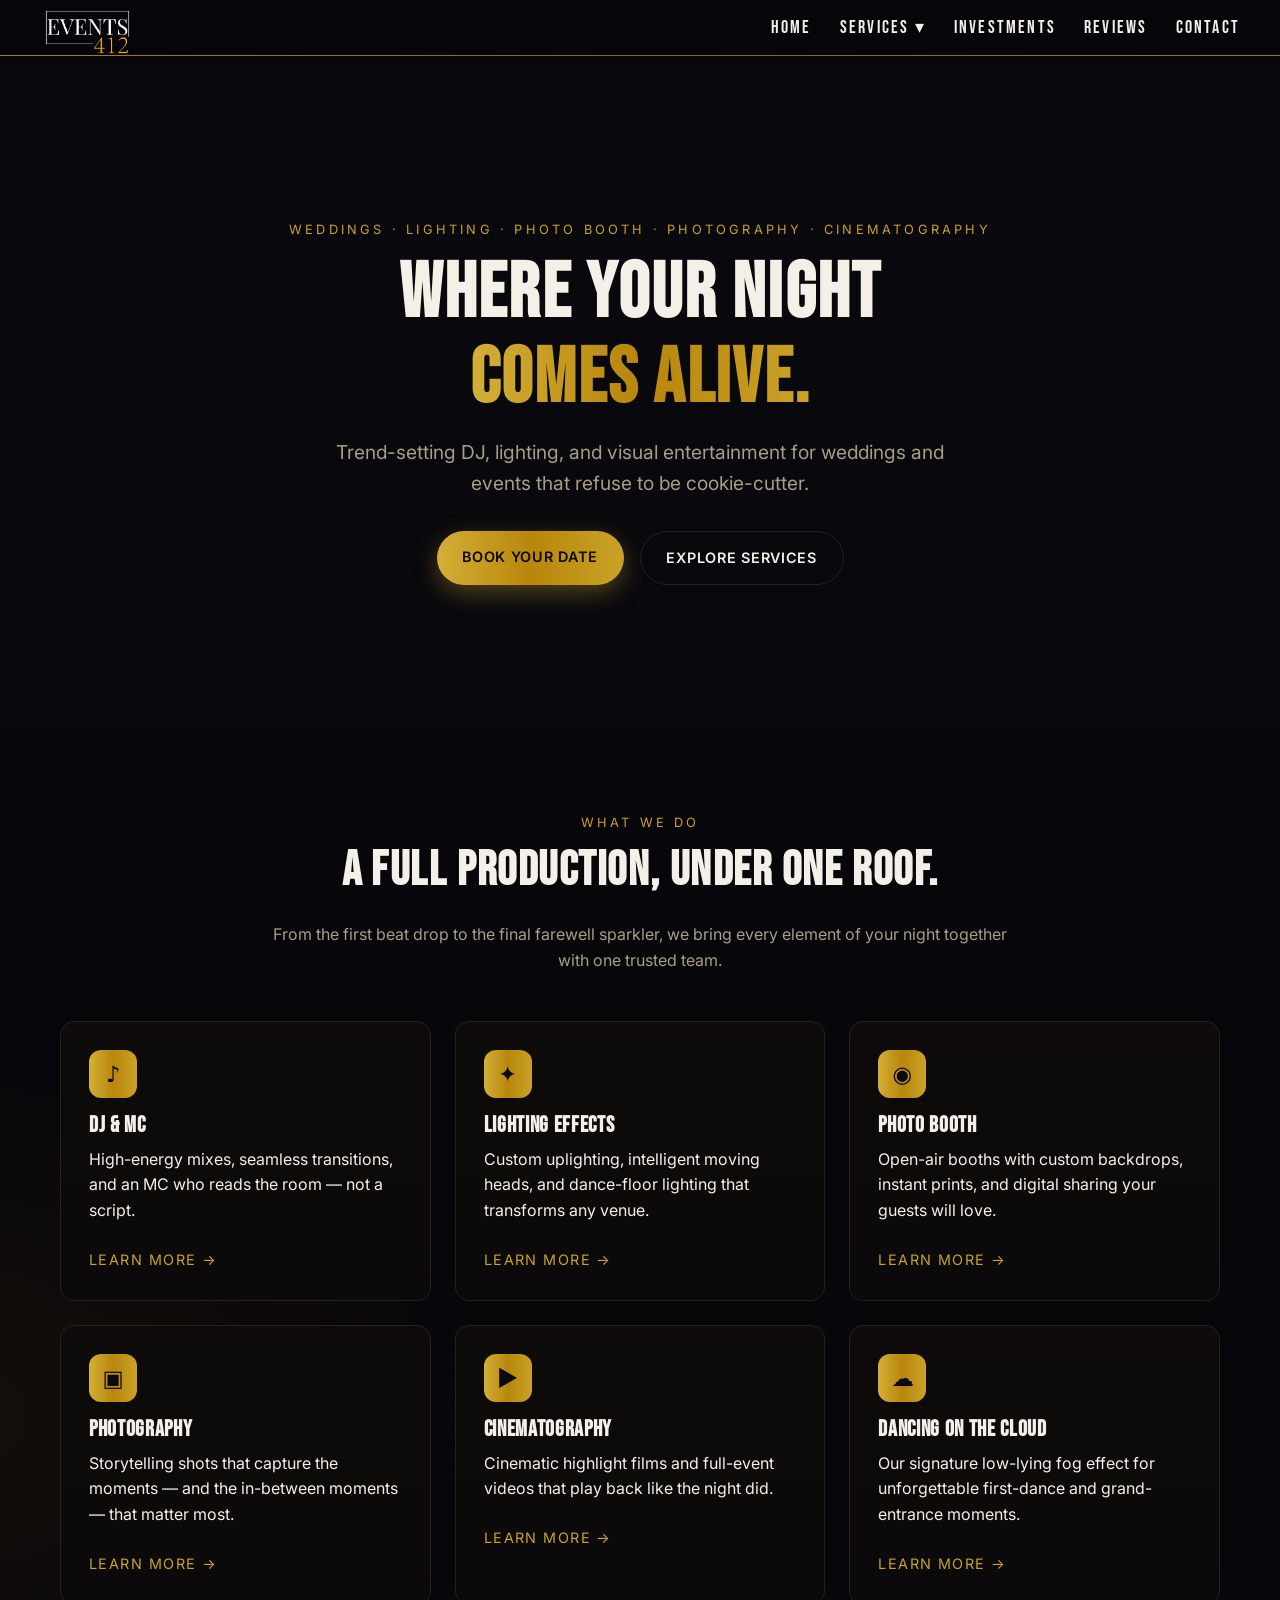
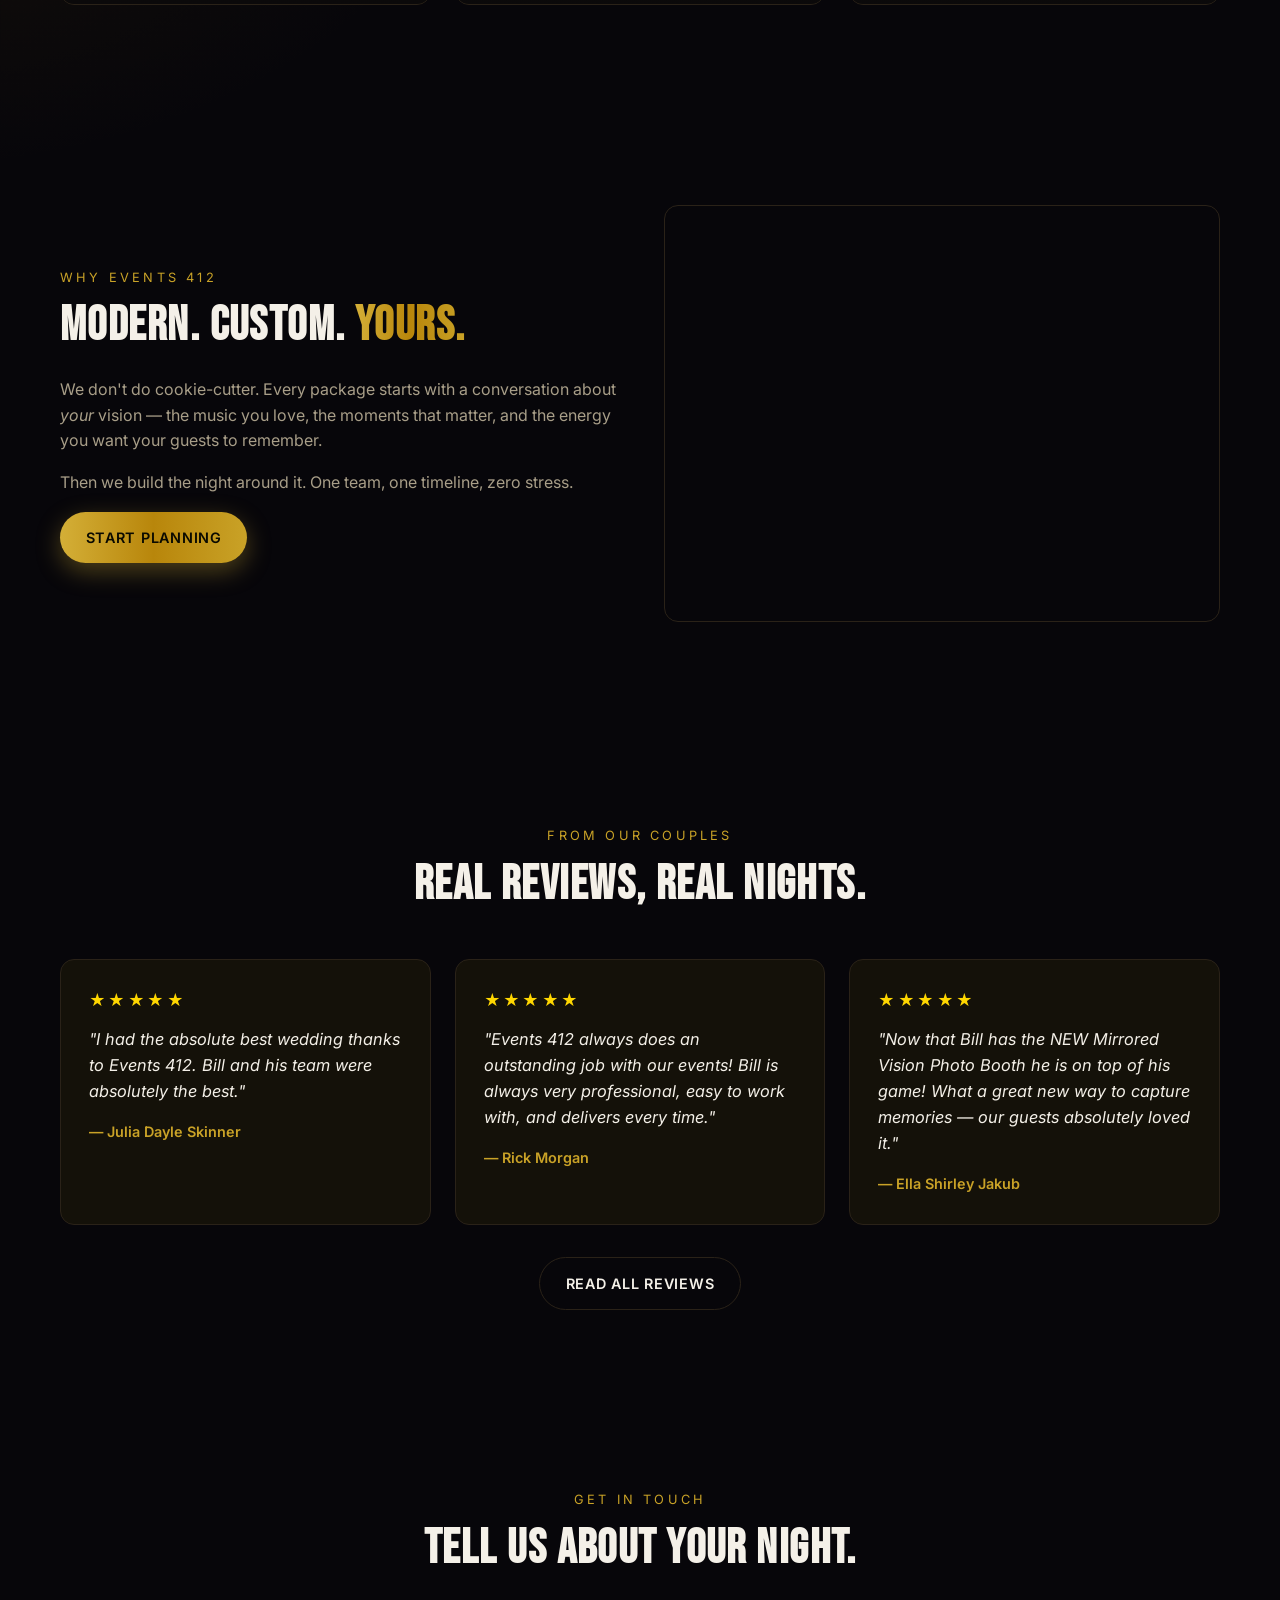
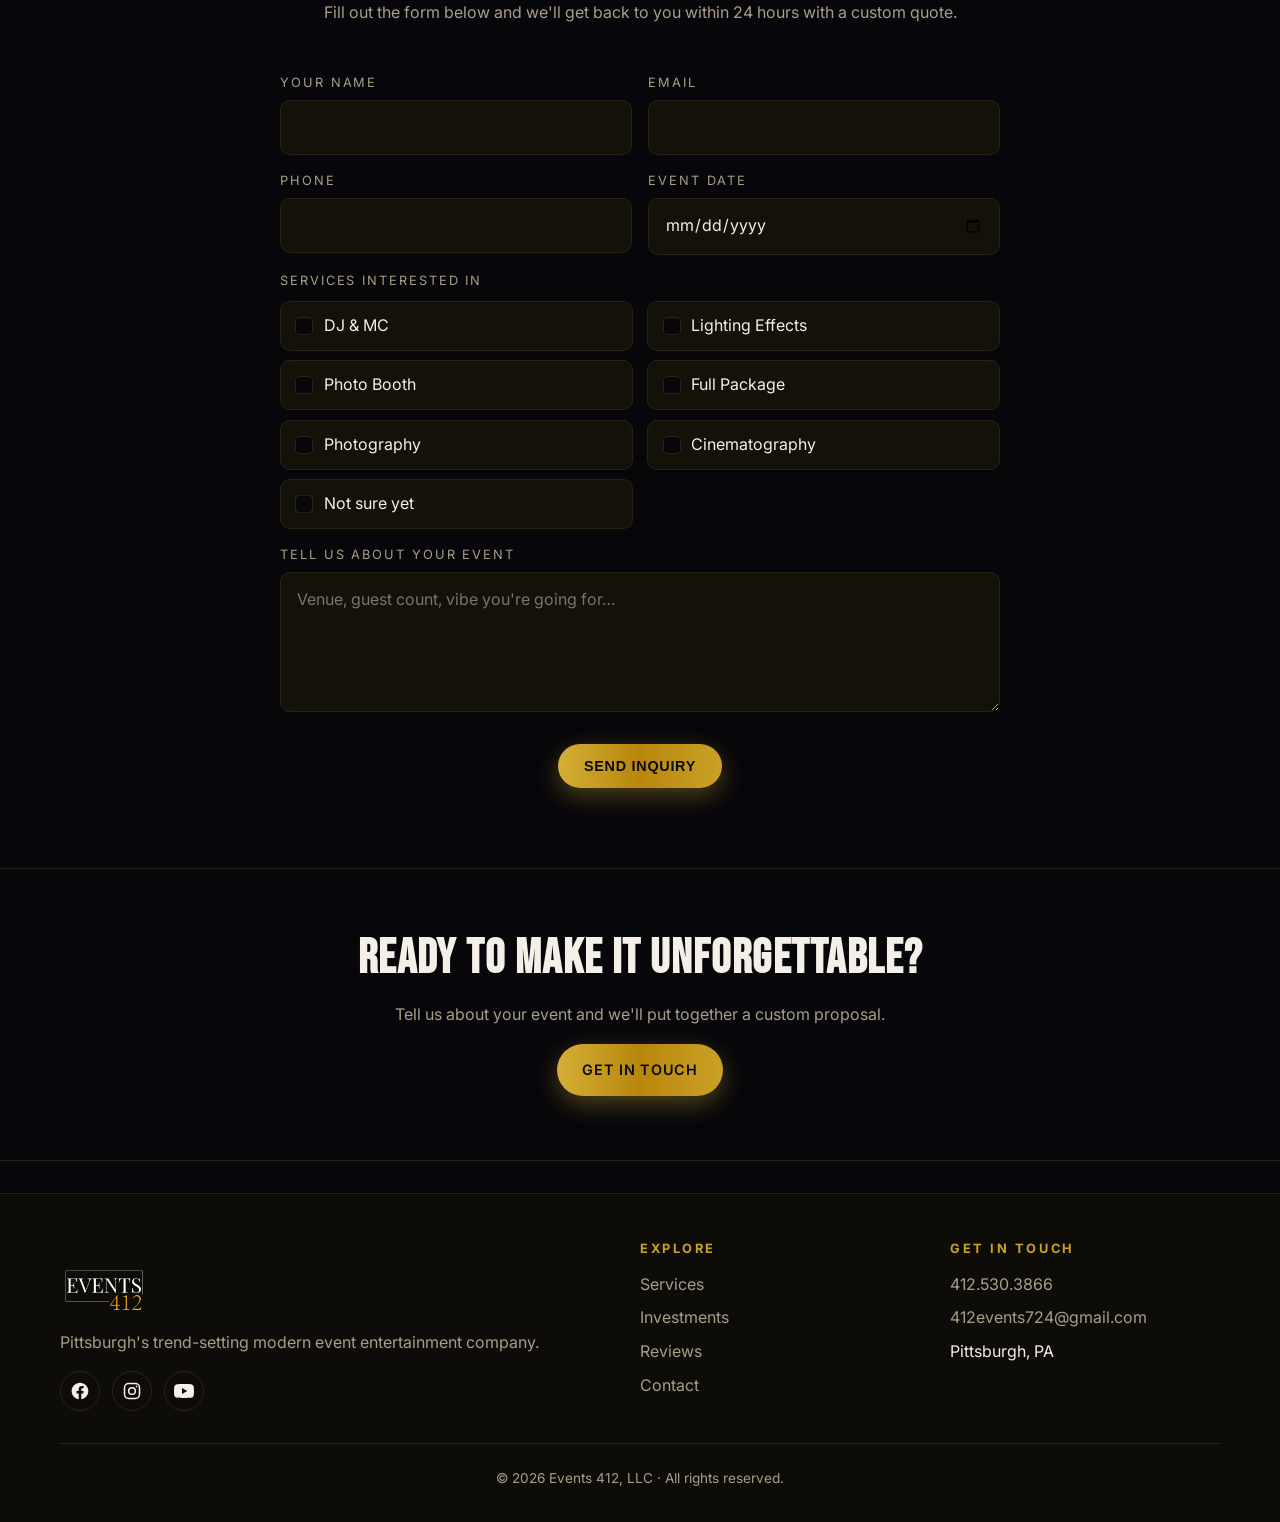
==== commit 47642aec: "Footer socials: replace FB/IG/YT text with brand SVG icons" ====
--- a/index.html
+++ b/index.html
@@ -218,9 +218,9 @@
         <a href="index.html" class="brand"><img src="images/logo.png" alt="Events 412" style="height:88px;width:auto;display:block;" decoding="async"></a>
         <p>Pittsburgh's trend-setting modern event entertainment company.</p>
         <div class="socials">
-          <a href="https://www.facebook.com/PVUEventGroup" target="_blank" rel="noopener" aria-label="Facebook">FB</a>
-          <a href="https://www.instagram.com/events412pgh" target="_blank" rel="noopener" aria-label="Instagram">IG</a>
-          <a href="https://www.youtube.com/channel/UC8sdWgK4lPaB-DUI5h2FUVg" target="_blank" rel="noopener" aria-label="YouTube">YT</a>
+          <a href="https://www.facebook.com/PVUEventGroup" target="_blank" rel="noopener" aria-label="Facebook"><svg viewBox="0 0 24 24" width="20" height="20" fill="currentColor" aria-hidden="true"><path d="M22 12.06C22 6.5 17.52 2 12 2S2 6.5 2 12.06c0 5 3.66 9.14 8.44 9.94v-7.03H7.9v-2.91h2.54V9.85c0-2.51 1.49-3.89 3.77-3.89 1.09 0 2.24.2 2.24.2v2.46h-1.26c-1.24 0-1.63.78-1.63 1.57v1.88h2.78l-.44 2.91h-2.34V22c4.78-.8 8.44-4.94 8.44-9.94z"/></svg></a>
+          <a href="https://www.instagram.com/events412pgh" target="_blank" rel="noopener" aria-label="Instagram"><svg viewBox="0 0 24 24" width="20" height="20" fill="none" stroke="currentColor" stroke-width="1.8" stroke-linecap="round" stroke-linejoin="round" aria-hidden="true"><rect x="3" y="3" width="18" height="18" rx="5"/><circle cx="12" cy="12" r="4"/><circle cx="17.5" cy="6.5" r="1" fill="currentColor" stroke="none"/></svg></a>
+          <a href="https://www.youtube.com/channel/UC8sdWgK4lPaB-DUI5h2FUVg" target="_blank" rel="noopener" aria-label="YouTube"><svg viewBox="0 0 24 24" width="20" height="20" fill="currentColor" aria-hidden="true"><path d="M23.5 6.2a3 3 0 0 0-2.1-2.12C19.6 3.6 12 3.6 12 3.6s-7.6 0-9.4.48a3 3 0 0 0-2.1 2.12C0 8.02 0 12 0 12s0 3.98.5 5.8a3 3 0 0 0 2.1 2.12c1.8.48 9.4.48 9.4.48s7.6 0 9.4-.48a3 3 0 0 0 2.1-2.12C24 15.98 24 12 24 12s0-3.98-.5-5.8zM9.6 15.6V8.4l6.4 3.6-6.4 3.6z"/></svg></a>
         </div>
       </div>
       <div>
--- a/css/styles.css
+++ b/css/styles.css
@@ -29,7 +29,7 @@
   font-size: 16px;
   line-height: 1.6;
   -webkit-font-smoothing: antialiased;
-  overflow-x: hidden;
+  overflow-x: clip;
 }
 
 body {
@@ -81,11 +81,15 @@
   position: sticky;
   top: 0;
   z-index: 50;
-  background: rgba(7,7,11,.85);
+  background: rgba(7,7,11,.92);
   backdrop-filter: blur(14px);
   -webkit-backdrop-filter: blur(14px);
   border-bottom: 1px solid rgba(212,175,55,.20);
   box-shadow: 0 4px 18px rgba(0,0,0,.45);
+}
+body.menu-open .site-header {
+  backdrop-filter: none;
+  -webkit-backdrop-filter: none;
 }
 .site-header::after {
   content: '';
@@ -101,9 +105,9 @@
   display: flex;
   align-items: center;
   justify-content: space-between;
-  padding: .3rem 0;
-}
-.site-header .brand img { height: 60px !important; width: auto !important; }
+  padding: 0;
+}
+.site-header .brand img { height: 95px !important; width: auto !important; margin: -20px 0; }
 
 .brand {
   display: flex;
@@ -802,22 +806,32 @@
    ============================================================ */
 
 @media (max-width: 880px) {
-  .nav-toggle { display: grid; place-items: center; }
+  .nav-toggle { display: grid; place-items: center; position: relative; z-index: 60; }
   .nav-links {
-    position: absolute;
-    top: 100%;
-    left: 0; right: 0;
+    position: fixed;
+    top: 0; right: 0; bottom: 0;
+    left: auto;
+    width: min(82vw, 340px);
     flex-direction: column;
     background: var(--bg-card);
-    border-bottom: 1px solid var(--border);
-    padding: 1rem 1.25rem 1.5rem;
+    border-left: 1px solid var(--border);
+    box-shadow: -16px 0 40px rgba(0,0,0,.5);
+    padding: 5rem 1.5rem 2rem;
     gap: .25rem;
     align-items: stretch;
-    display: none;
+    display: flex;
+    transform: translateX(100%);
+    transition: transform .25s ease-out;
+    z-index: 55;
+    overflow-y: auto;
   }
-  .nav-links.open { display: flex; }
+  .nav-links.open { transform: translateX(0); }
   .nav-links a { padding: .75rem .25rem; }
-  .has-dropdown .dropdown {
+  /* Flatten the Services dropdown into the main mobile list */
+  .has-dropdown > a { display: none; }
+  .has-dropdown .dropdown,
+  .has-dropdown:hover .dropdown,
+  .has-dropdown:focus-within .dropdown {
     position: static;
     transform: none;
     opacity: 1;
@@ -825,9 +839,10 @@
     box-shadow: none;
     border: none;
     background: transparent;
-    padding: 0 0 0 1rem;
+    padding: 0;
     min-width: 0;
   }
+  .has-dropdown .dropdown li a { padding: .75rem .25rem; font-size: 1rem; text-transform: uppercase; letter-spacing: .12em; font-family: 'Bebas Neue', sans-serif; }
 }
 
 /* ============================================================
@@ -858,8 +873,9 @@
 
   .price-card { padding: 1.75rem 1.25rem; }
 
-  .site-header .nav { padding: .25rem 0; }
-  .site-header .brand img { height: 50px !important; }
+  .site-header .nav { padding: 0; }
+  .site-header .brand img { height: 110px !important; margin: -10px 0; }
+  .site-header .nav-toggle { margin-right: .5rem; }
 
   .footer-grid { gap: 2rem; }
   .site-footer { padding: 2.5rem 0 1.5rem; }
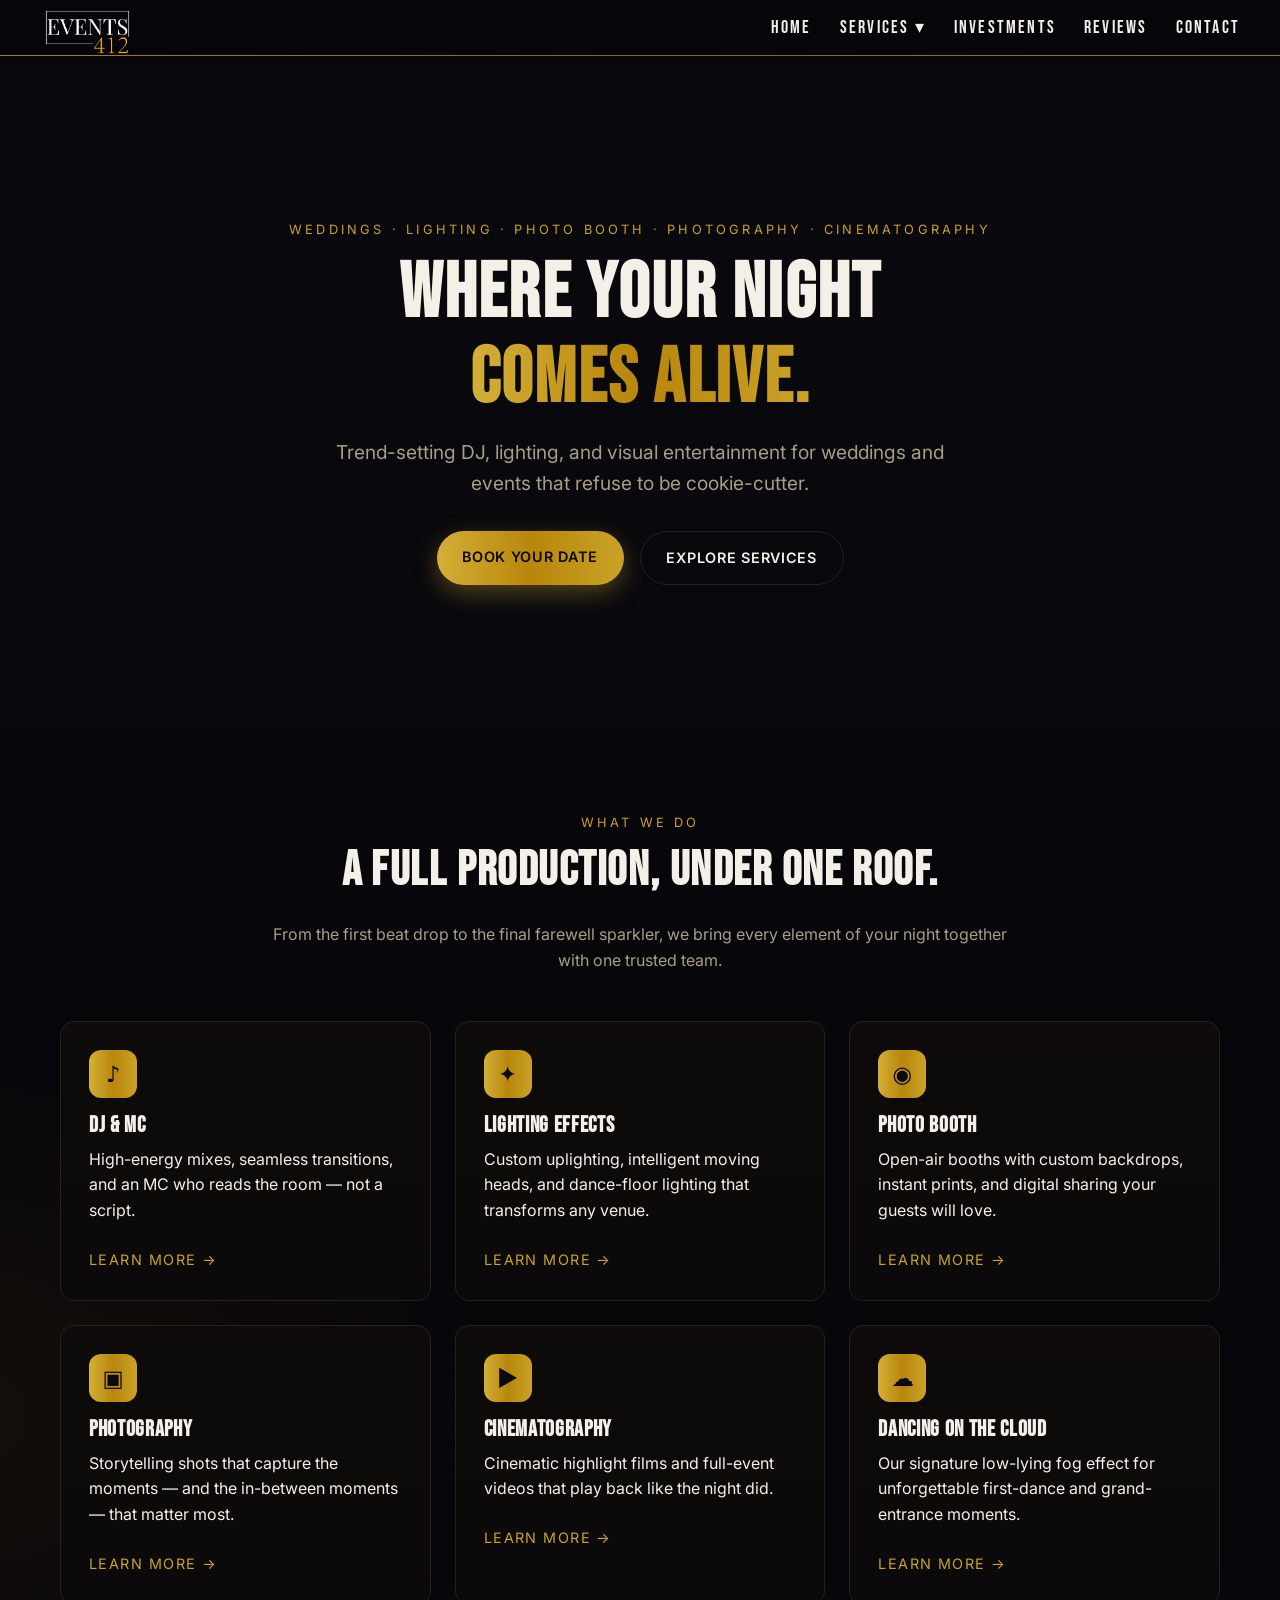
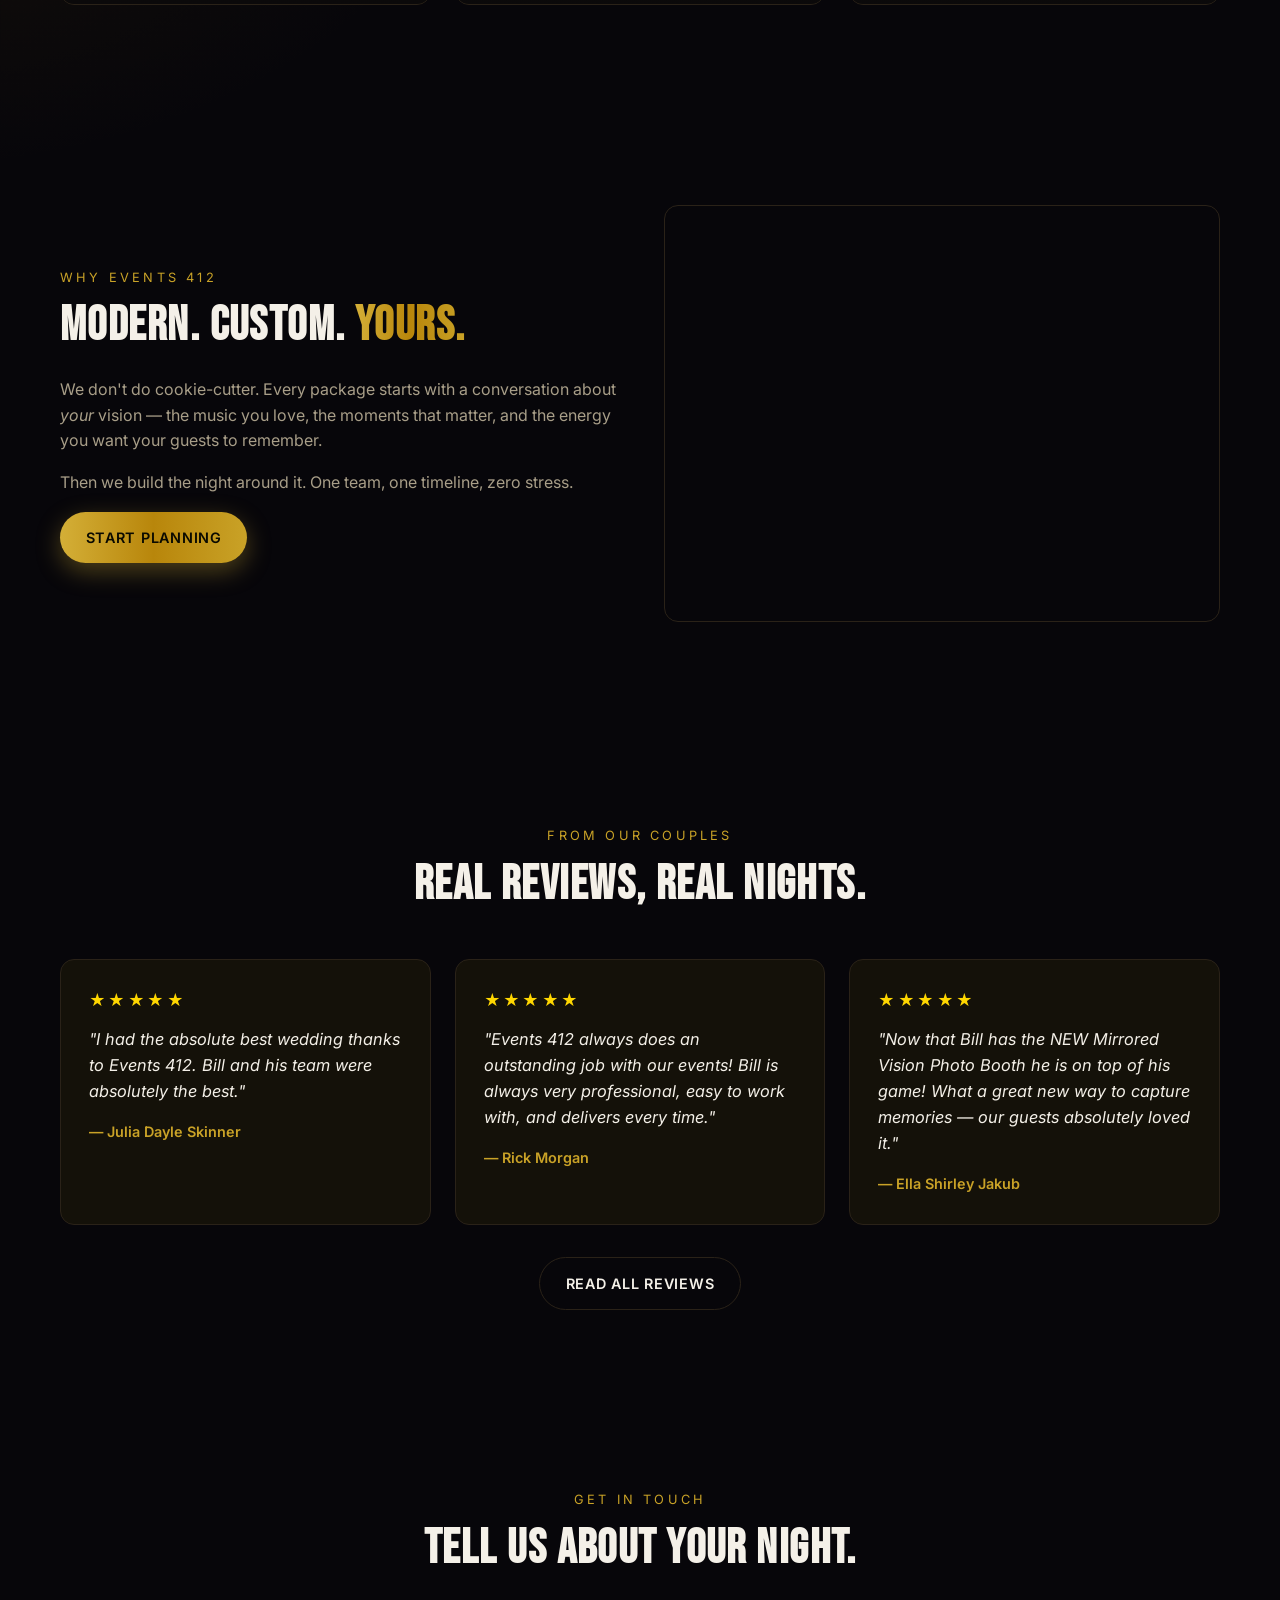
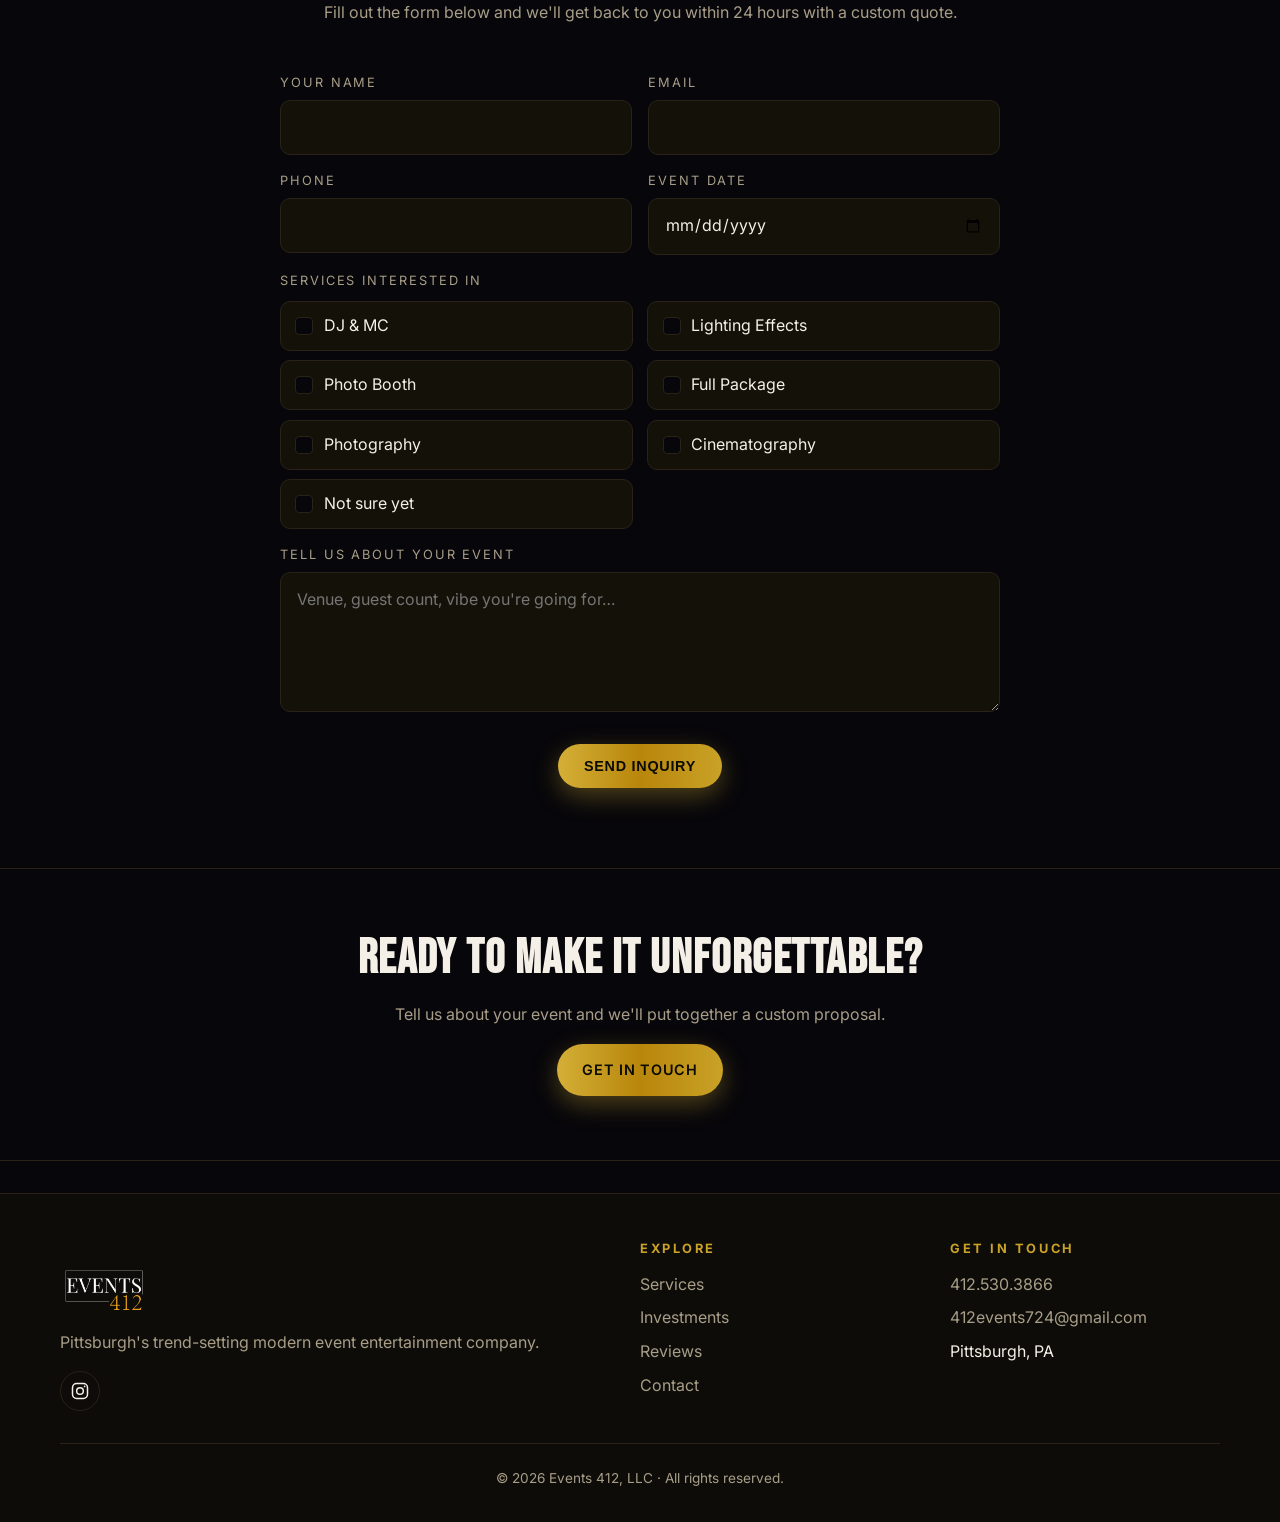
==== commit 88b654ce: "Footer: remove Facebook and YouTube, keep Instagram only" ====
--- a/index.html
+++ b/index.html
@@ -218,9 +218,7 @@
         <a href="index.html" class="brand"><img src="images/logo.png" alt="Events 412" style="height:88px;width:auto;display:block;" decoding="async"></a>
         <p>Pittsburgh's trend-setting modern event entertainment company.</p>
         <div class="socials">
-          <a href="https://www.facebook.com/PVUEventGroup" target="_blank" rel="noopener" aria-label="Facebook"><svg viewBox="0 0 24 24" width="20" height="20" fill="currentColor" aria-hidden="true"><path d="M22 12.06C22 6.5 17.52 2 12 2S2 6.5 2 12.06c0 5 3.66 9.14 8.44 9.94v-7.03H7.9v-2.91h2.54V9.85c0-2.51 1.49-3.89 3.77-3.89 1.09 0 2.24.2 2.24.2v2.46h-1.26c-1.24 0-1.63.78-1.63 1.57v1.88h2.78l-.44 2.91h-2.34V22c4.78-.8 8.44-4.94 8.44-9.94z"/></svg></a>
           <a href="https://www.instagram.com/events412pgh" target="_blank" rel="noopener" aria-label="Instagram"><svg viewBox="0 0 24 24" width="20" height="20" fill="none" stroke="currentColor" stroke-width="1.8" stroke-linecap="round" stroke-linejoin="round" aria-hidden="true"><rect x="3" y="3" width="18" height="18" rx="5"/><circle cx="12" cy="12" r="4"/><circle cx="17.5" cy="6.5" r="1" fill="currentColor" stroke="none"/></svg></a>
-          <a href="https://www.youtube.com/channel/UC8sdWgK4lPaB-DUI5h2FUVg" target="_blank" rel="noopener" aria-label="YouTube"><svg viewBox="0 0 24 24" width="20" height="20" fill="currentColor" aria-hidden="true"><path d="M23.5 6.2a3 3 0 0 0-2.1-2.12C19.6 3.6 12 3.6 12 3.6s-7.6 0-9.4.48a3 3 0 0 0-2.1 2.12C0 8.02 0 12 0 12s0 3.98.5 5.8a3 3 0 0 0 2.1 2.12c1.8.48 9.4.48 9.4.48s7.6 0 9.4-.48a3 3 0 0 0 2.1-2.12C24 15.98 24 12 24 12s0-3.98-.5-5.8zM9.6 15.6V8.4l6.4 3.6-6.4 3.6z"/></svg></a>
         </div>
       </div>
       <div>
